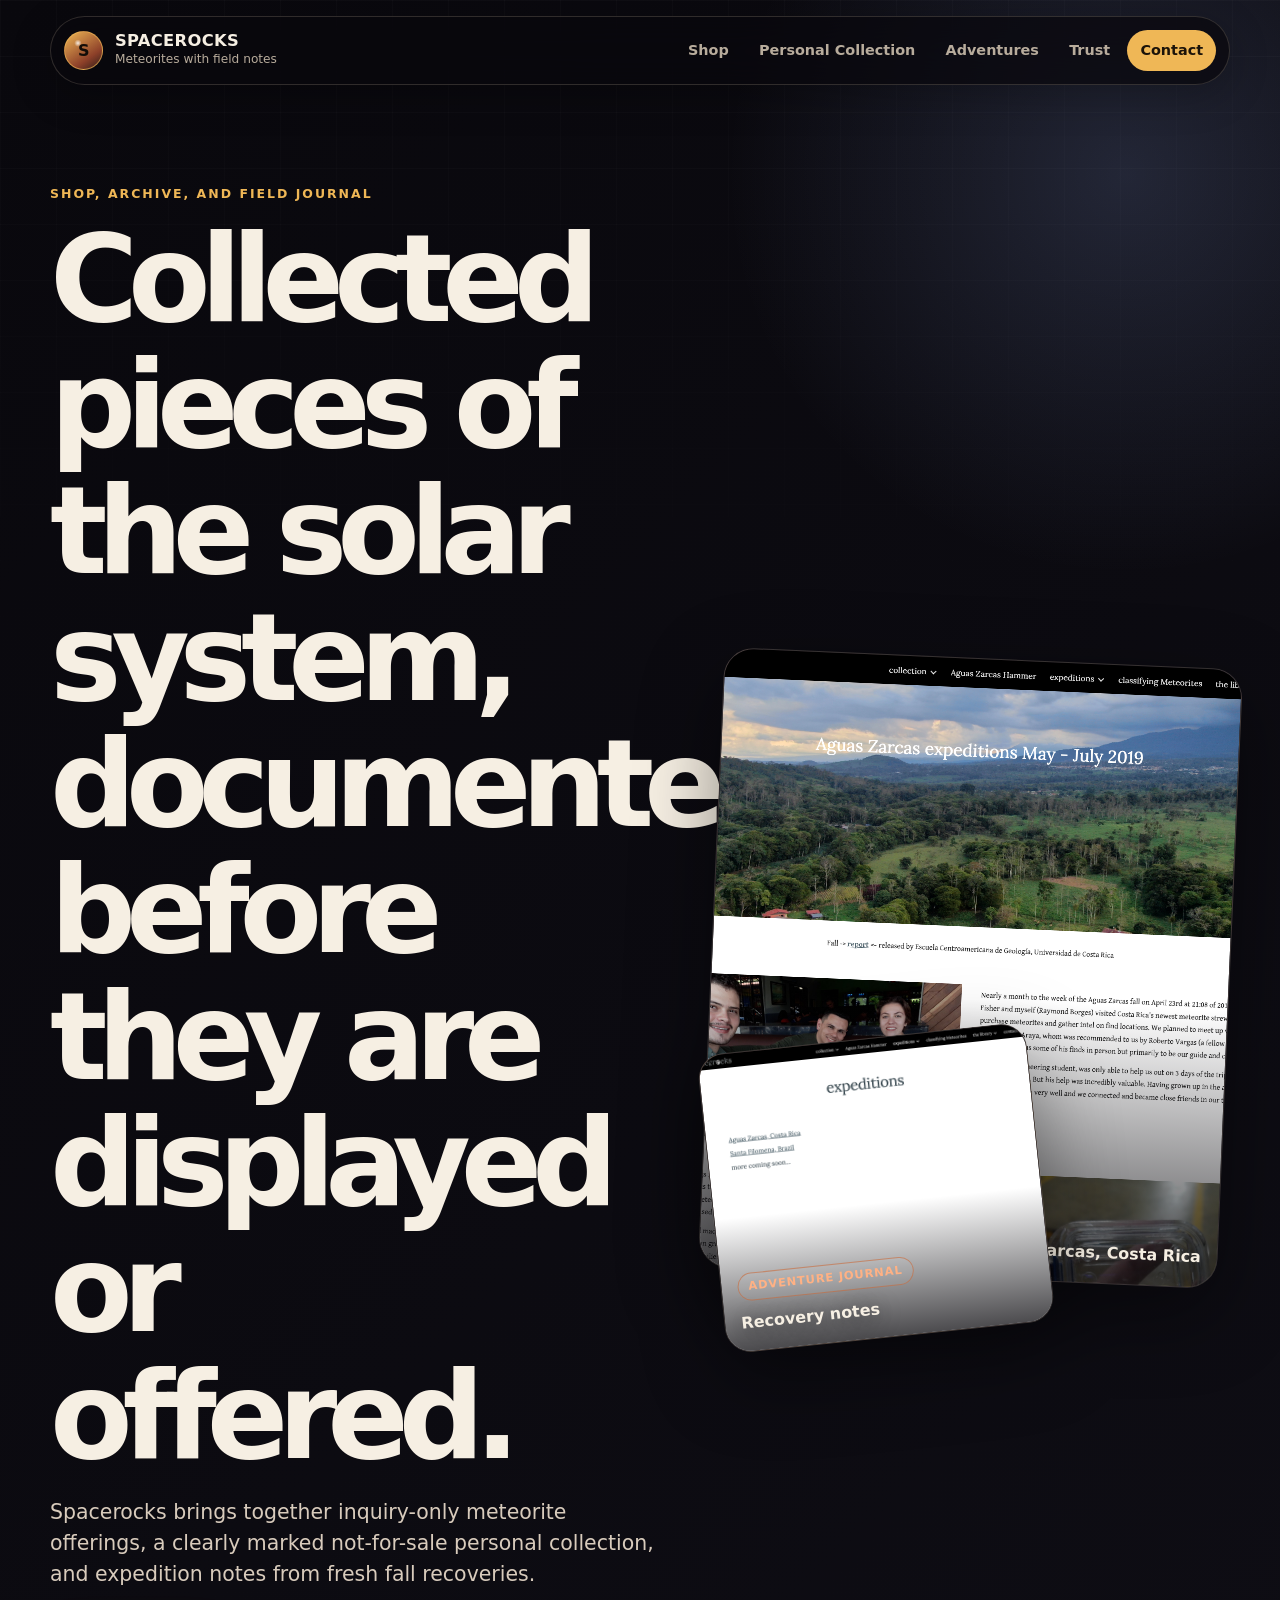
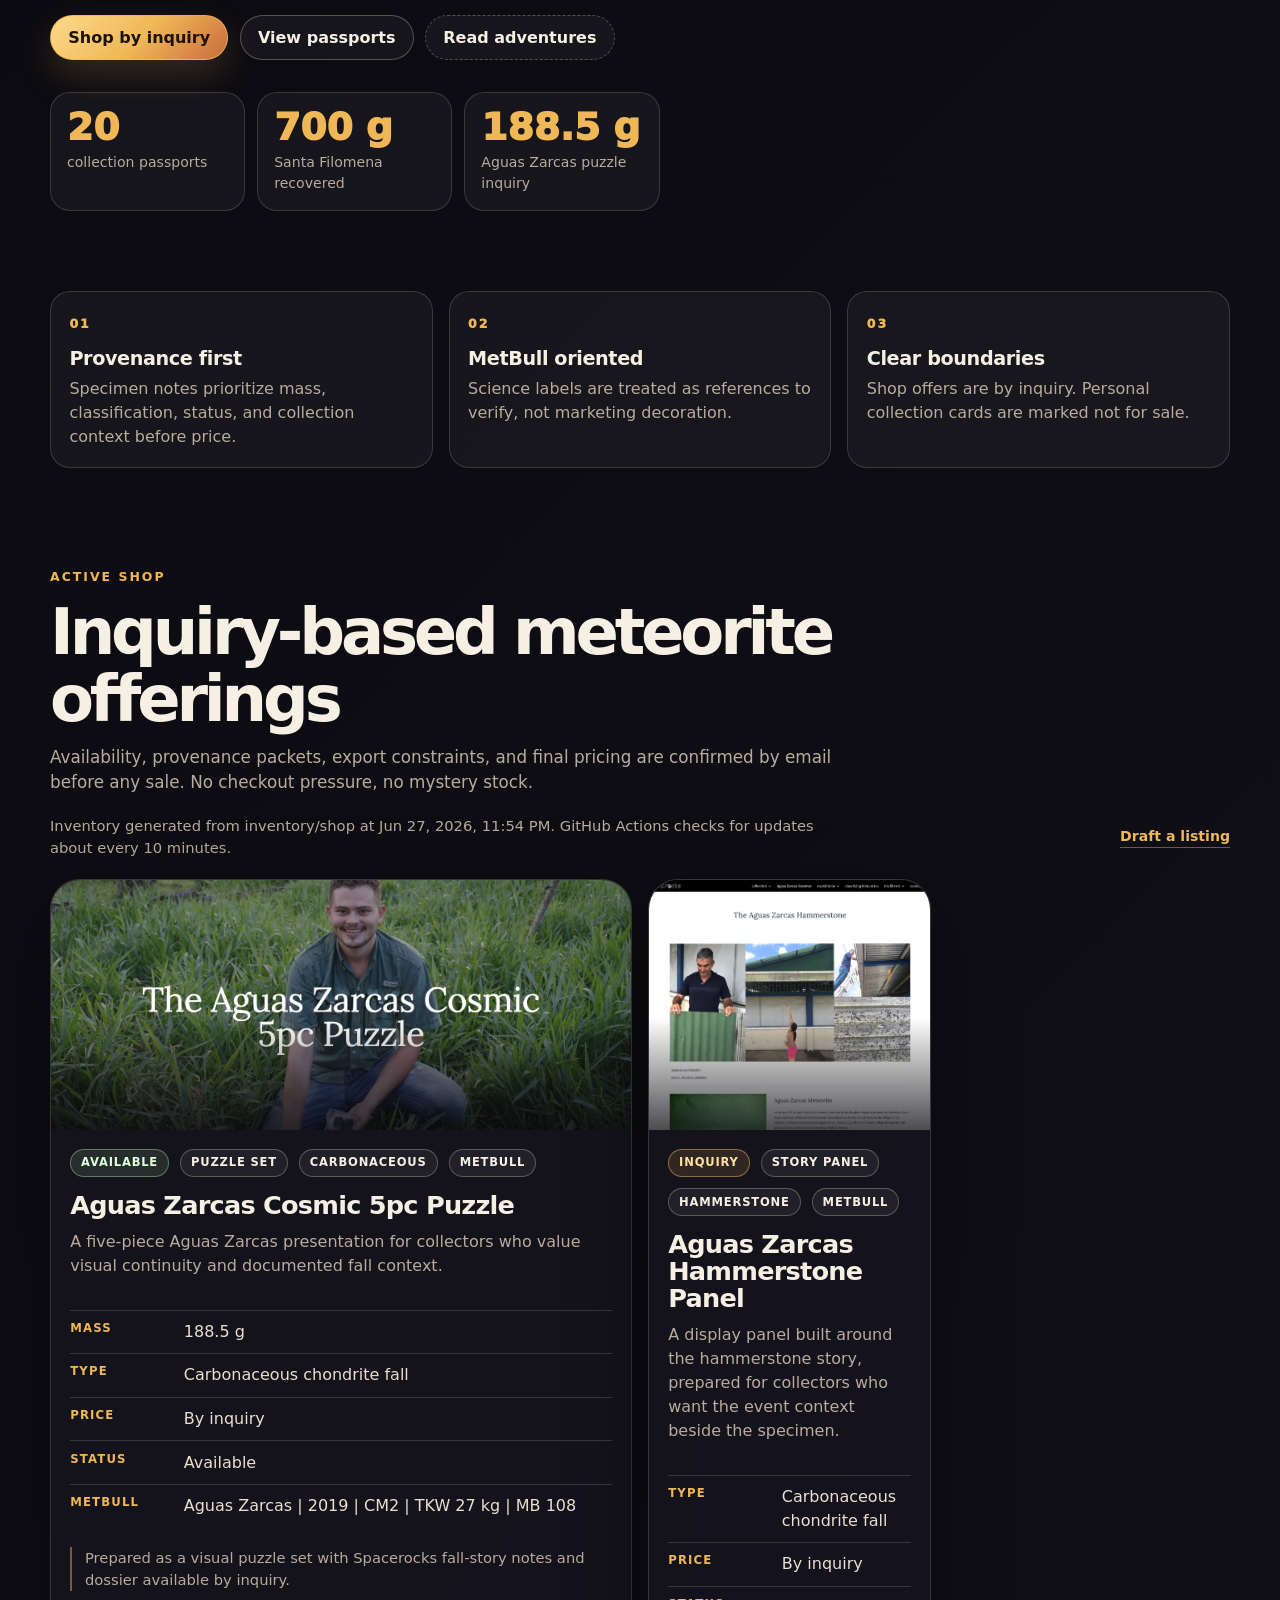
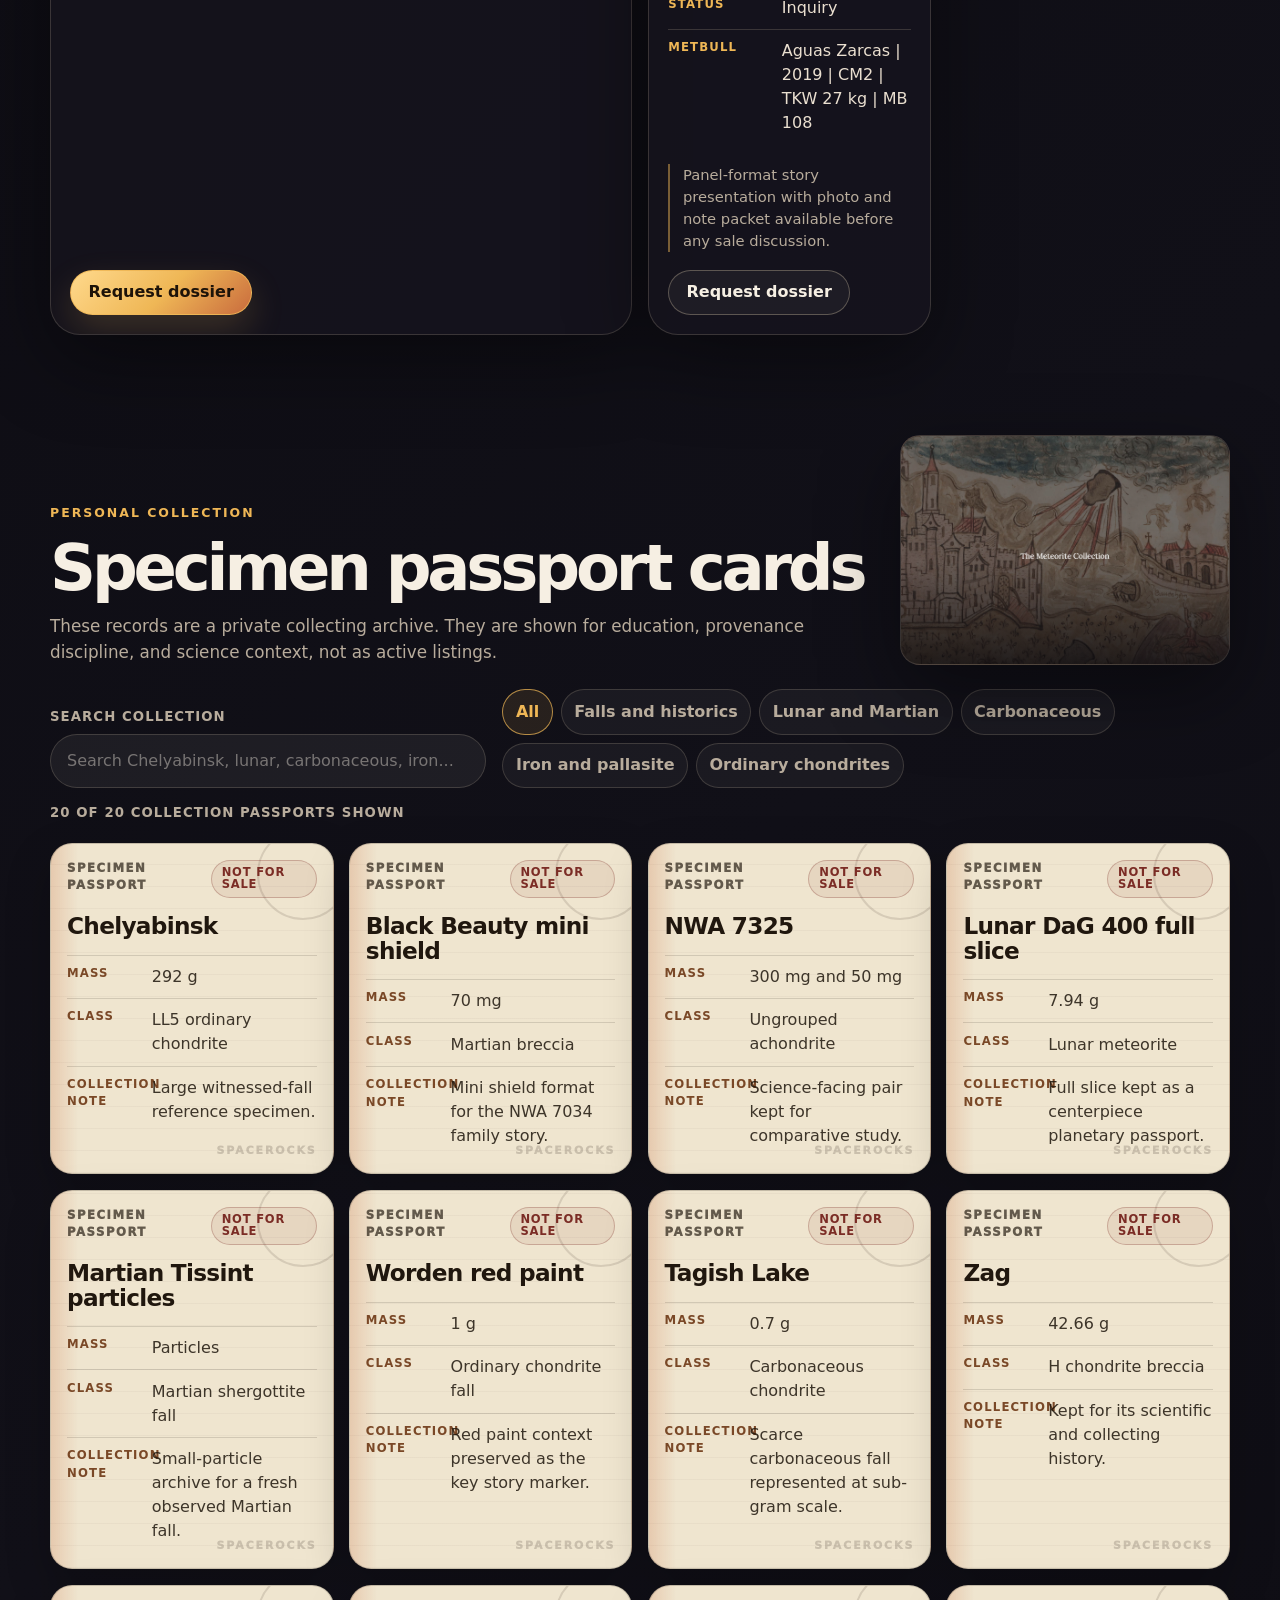
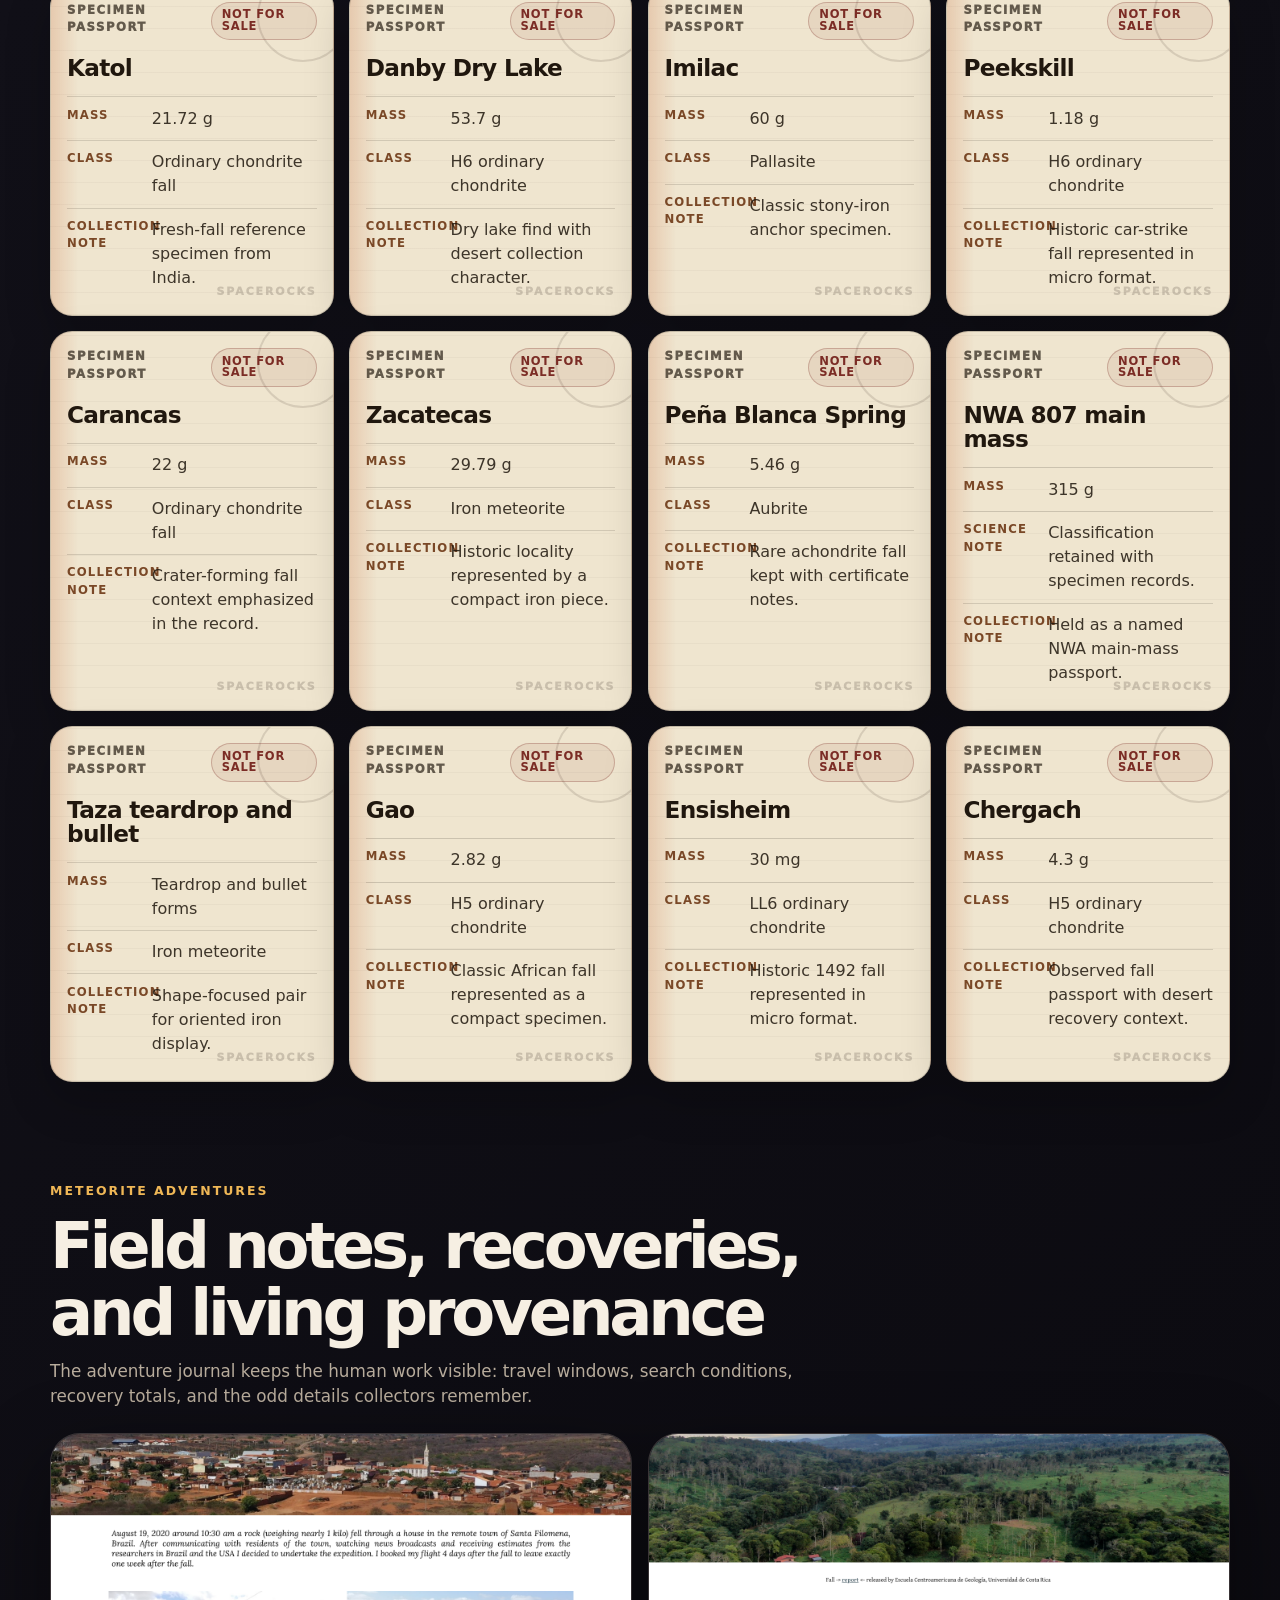
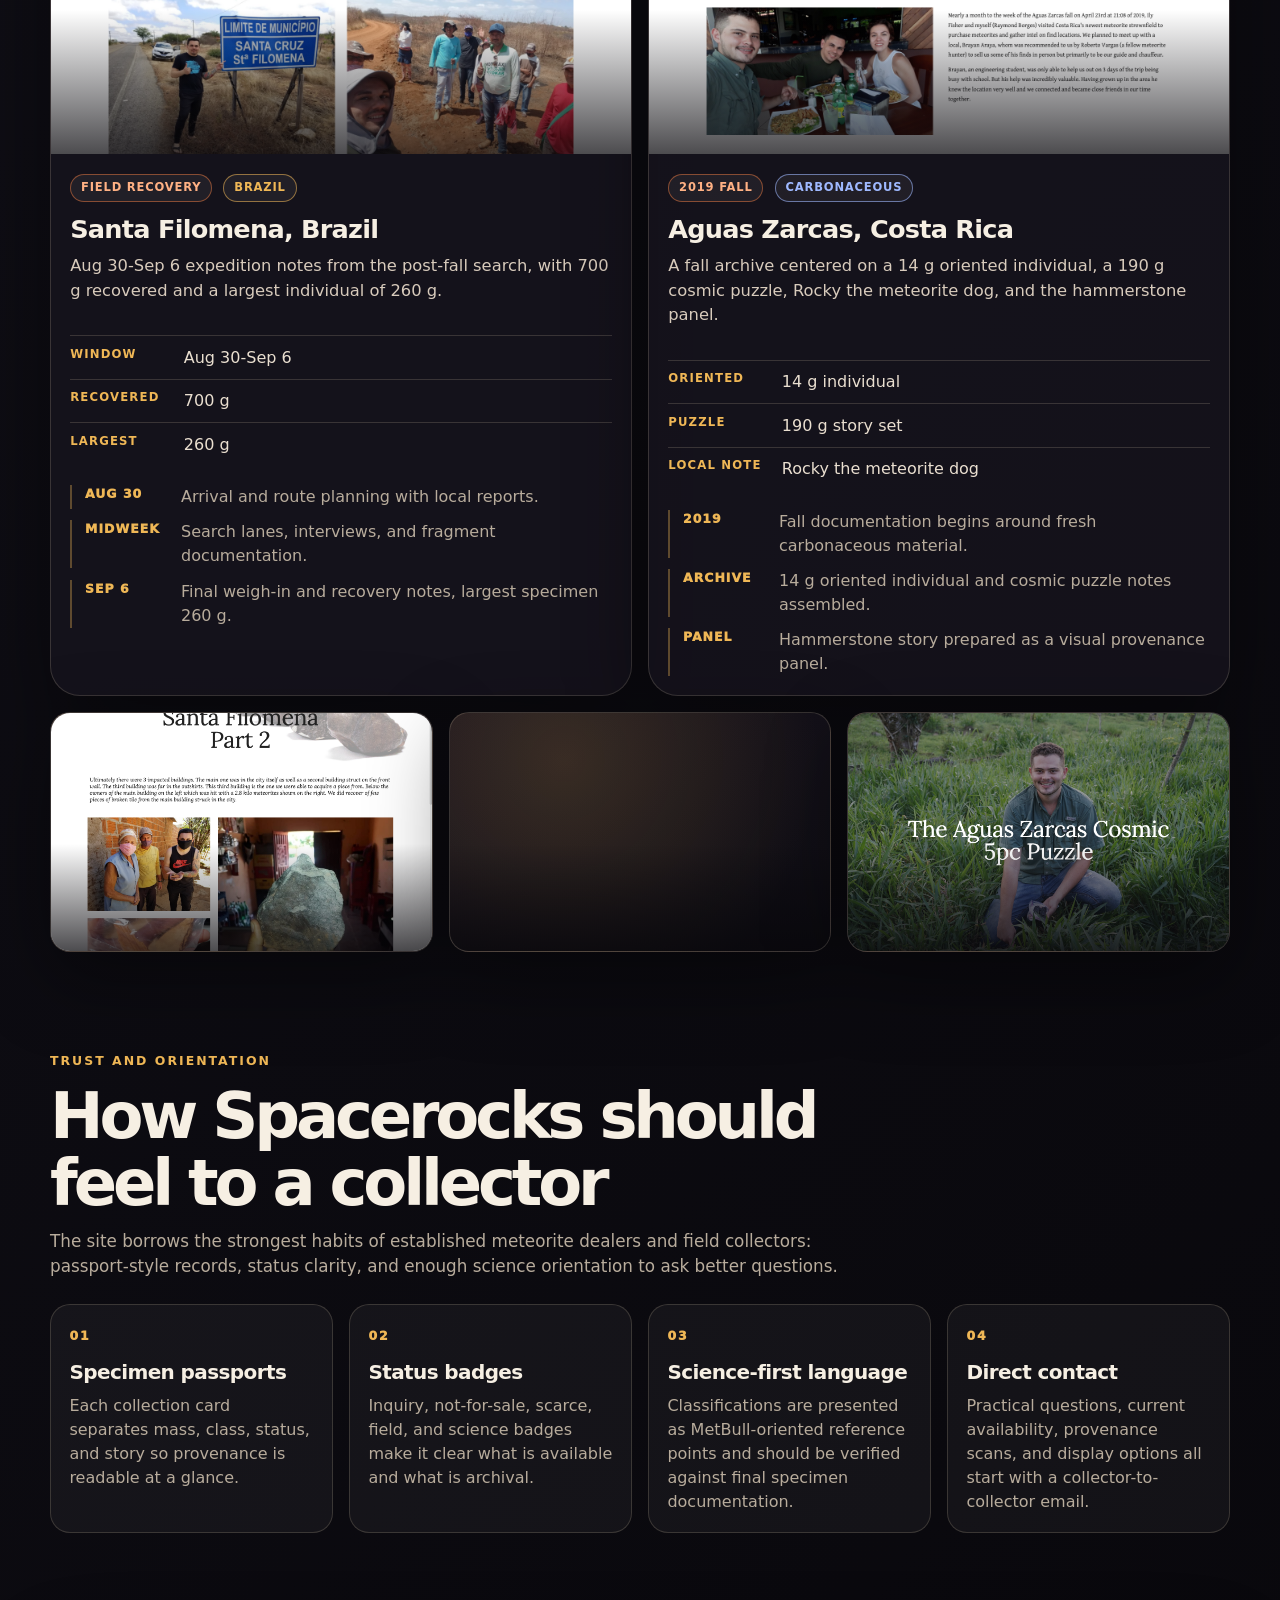
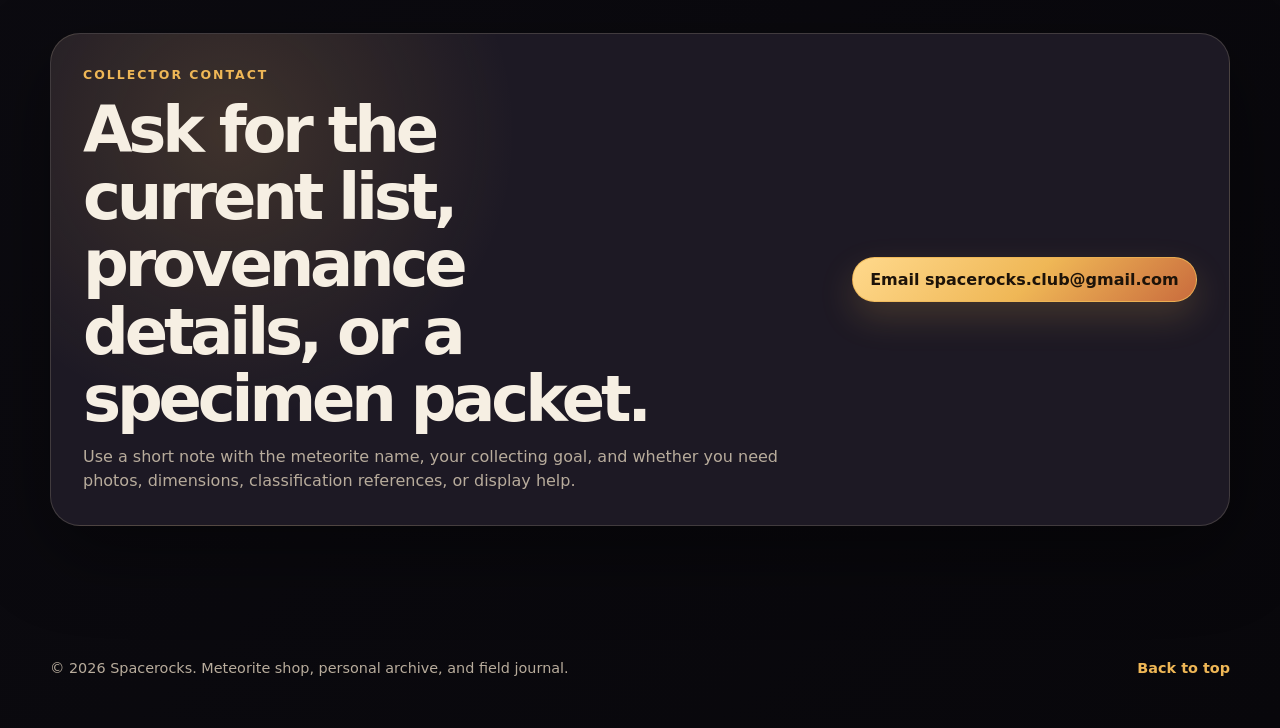
==== index.html @ 61062381 "Initial Spacerocks static website" ====
<!doctype html>
<html lang="en">
<head>
  <meta charset="utf-8">
  <meta name="viewport" content="width=device-width, initial-scale=1">
  <meta name="description" content="Spacerocks is a polished meteorite shop, personal collection archive, and field adventure journal focused on provenance, science notes, and inquiry-based sales.">
  <title>Spacerocks | Meteorite Shop, Collection, and Adventures</title>
  <link rel="stylesheet" href="styles.css">
</head>
<body>
  <a class="skip-link" href="#main">Skip to main content</a>

  <header class="site-header" id="top">
    <nav class="top-nav" aria-label="Primary navigation">
      <a class="brand" href="#top" aria-label="Spacerocks home">
        <span class="brand-mark" aria-hidden="true">S</span>
        <span>
          <strong>Spacerocks</strong>
          <small>Meteorites with field notes</small>
        </span>
      </a>
      <div class="nav-links">
        <a href="#shop">Shop</a>
        <a href="#collection">Personal Collection</a>
        <a href="#adventures">Adventures</a>
        <a href="#trust">Trust</a>
        <a class="nav-cta" href="mailto:spacerocks.club@gmail.com?subject=Spacerocks%20inquiry">Contact</a>
      </div>
    </nav>

    <section class="hero" aria-labelledby="hero-title">
      <div class="hero-copy">
        <p class="eyebrow">Shop, archive, and field journal</p>
        <h1 id="hero-title">Collected pieces of the solar system, documented before they are displayed or offered.</h1>
        <p class="hero-lede">Spacerocks brings together inquiry-only meteorite offerings, a clearly marked not-for-sale personal collection, and expedition notes from fresh fall recoveries.</p>
        <div class="hero-actions" aria-label="Primary actions">
          <a class="button button-primary" href="#shop">Shop by inquiry</a>
          <a class="button" href="#collection">View passports</a>
          <a class="button button-ghost" href="#adventures">Read adventures</a>
        </div>
        <dl class="hero-metrics" aria-label="Site highlights">
          <div>
            <dt>20</dt>
            <dd>collection passports</dd>
          </div>
          <div>
            <dt>700 g</dt>
            <dd>Santa Filomena recovered</dd>
          </div>
          <div>
            <dt>188.5 g</dt>
            <dd>Aguas Zarcas puzzle inquiry</dd>
          </div>
        </dl>
      </div>

      <div class="hero-media" aria-label="Featured Spacerocks images">
        <figure class="media hero-image hero-image-main">
          <img class="js-safe-image" src="assets/images/spacerock/source-aguas-zarcas.png" alt="Aguas Zarcas meteorite archive image" width="720" height="600" loading="eager" decoding="async" data-fallback-label="Aguas Zarcas archive image">
          <span class="image-fallback">Aguas Zarcas archive</span>
          <figcaption>
            <span class="badge badge-science">Carbonaceous fall</span>
            <strong>Aguas Zarcas, Costa Rica</strong>
          </figcaption>
        </figure>
        <figure class="media hero-image hero-image-small">
          <img class="js-safe-image" src="assets/images/spacerock/source-expeditions.png" alt="Field expedition meteorite recovery archive image" width="720" height="600" loading="lazy" decoding="async" data-fallback-label="Expedition archive image">
          <span class="image-fallback">Field archive</span>
          <figcaption>
            <span class="badge badge-field">Adventure journal</span>
            <strong>Recovery notes</strong>
          </figcaption>
        </figure>
      </div>
    </section>
  </header>

  <main id="main">
    <section class="signal-bar" aria-label="Spacerocks operating principles">
      <article>
        <span class="signal-icon" aria-hidden="true">01</span>
        <h2>Provenance first</h2>
        <p>Specimen notes prioritize mass, classification, status, and collection context before price.</p>
      </article>
      <article>
        <span class="signal-icon" aria-hidden="true">02</span>
        <h2>MetBull oriented</h2>
        <p>Science labels are treated as references to verify, not marketing decoration.</p>
      </article>
      <article>
        <span class="signal-icon" aria-hidden="true">03</span>
        <h2>Clear boundaries</h2>
        <p>Shop offers are by inquiry. Personal collection cards are marked not for sale.</p>
      </article>
    </section>

    <section class="section-block shop-section" id="shop" aria-labelledby="shop-title">
      <div class="section-heading">
        <p class="eyebrow">Active shop</p>
        <h2 id="shop-title">Inquiry-based meteorite offerings</h2>
        <p>Availability, provenance packets, export constraints, and final pricing are confirmed by email before any sale. No checkout pressure, no mystery stock.</p>
      </div>

      <div class="shop-meta">
        <p class="shop-generated-note" id="shopRefreshStatus">Inventory cards are generated from <code>inventory/shop/</code> and refreshed by GitHub Actions about every 10 minutes after uploads or edits.</p>
        <a class="helper-link" href="admin/new-listing.html">Draft a listing</a>
      </div>

      <div class="offer-grid" id="shopItems" data-shop-grid aria-live="polite">
        <article class="offer-card featured-offer" data-shop-fallback>
          <div class="media offer-media">
            <img class="js-safe-image" src="assets/images/spacerock/source-puzzle-190g.png" alt="Aguas Zarcas five piece cosmic puzzle specimen" width="720" height="600" loading="lazy" decoding="async" data-fallback-label="Aguas Zarcas puzzle image">
            <span class="image-fallback">Puzzle image</span>
          </div>
          <div class="card-content">
            <div class="badge-row">
              <span class="badge badge-inquiry">Inquiry</span>
              <span class="badge badge-scarce">Puzzle set</span>
            </div>
            <h3>Aguas Zarcas Cosmic 5pc Puzzle</h3>
            <p>A 188.5 g five-piece Aguas Zarcas presentation for collectors who value visual continuity and documented fall context.</p>
            <dl class="spec-list">
              <div><dt>Mass</dt><dd>188.5 g total</dd></div>
              <div><dt>Type</dt><dd>Carbonaceous chondrite fall</dd></div>
              <div><dt>Status</dt><dd>Available by inquiry</dd></div>
            </dl>
            <a class="button button-primary" href="mailto:spacerocks.club@gmail.com?subject=Inquiry%20-%20Aguas%20Zarcas%205pc%20Puzzle&body=Hello%20Spacerocks%2C%0A%0AI%20am%20interested%20in%20the%20Aguas%20Zarcas%20Cosmic%205pc%20Puzzle.%20Please%20send%20availability%2C%20provenance%2C%20and%20price%20details.">Request dossier</a>
          </div>
        </article>

        <article class="offer-card" data-shop-fallback>
          <div class="media offer-media">
            <img class="js-safe-image" src="assets/images/spacerock/source-aguas-zarcas-hammer.png" alt="Aguas Zarcas hammerstone panel archive image" width="720" height="600" loading="lazy" decoding="async" data-fallback-label="Hammerstone panel image">
            <span class="image-fallback">Hammerstone image</span>
          </div>
          <div class="card-content">
            <div class="badge-row">
              <span class="badge badge-inquiry">Inquiry</span>
              <span class="badge badge-provenance">Story panel</span>
            </div>
            <h3>Aguas Zarcas Hammerstone Panel</h3>
            <p>A display panel built around the hammerstone story, prepared for collectors who want the event context beside the specimen.</p>
            <dl class="spec-list">
              <div><dt>Focus</dt><dd>Fall story and display</dd></div>
              <div><dt>Packet</dt><dd>Photo and note set</dd></div>
              <div><dt>Status</dt><dd>Available by inquiry</dd></div>
            </dl>
            <a class="button" href="mailto:spacerocks.club@gmail.com?subject=Inquiry%20-%20Aguas%20Zarcas%20Hammerstone%20Panel">Ask about panel</a>
          </div>
        </article>

        <article class="offer-card compact-offer" data-shop-fallback>
          <div class="card-content">
            <div class="badge-row">
              <span class="badge badge-inquiry">Rotating list</span>
              <span class="badge badge-science">MetBull oriented</span>
            </div>
            <h3>Curated meteorite sales</h3>
            <p>Small, vetted availability lists for collectors seeking classified stones, irons, carbonaceous pieces, or educational examples.</p>
            <dl class="spec-list">
              <div><dt>Buying mode</dt><dd>Email inquiry</dd></div>
              <div><dt>Records</dt><dd>Classification and source notes</dd></div>
              <div><dt>Fit</dt><dd>Starter sets to advanced specimens</dd></div>
            </dl>
            <a class="button" href="mailto:spacerocks.club@gmail.com?subject=Current%20Spacerocks%20availability%20list">Request current list</a>
          </div>
        </article>

        <article class="offer-card compact-offer" data-shop-fallback>
          <div class="card-content">
            <div class="badge-row">
              <span class="badge badge-inquiry">Inquiry</span>
              <span class="badge badge-field">Education</span>
            </div>
            <h3>Casts and 3D models</h3>
            <p>Display-safe casts and digital model projects for classrooms, talks, collection planning, and touch-friendly outreach.</p>
            <dl class="spec-list">
              <div><dt>Use</dt><dd>Display and teaching</dd></div>
              <div><dt>Format</dt><dd>Casts or model files</dd></div>
              <div><dt>Status</dt><dd>Built by inquiry</dd></div>
            </dl>
            <a class="button" href="mailto:spacerocks.club@gmail.com?subject=Inquiry%20-%20Spacerocks%20casts%20and%203D%20models">Start a model inquiry</a>
          </div>
        </article>
      </div>
    </section>

    <section class="section-block collection-section" id="collection" aria-labelledby="collection-title">
      <div class="section-heading split-heading">
        <div>
          <p class="eyebrow">Personal collection</p>
          <h2 id="collection-title">Specimen passport cards</h2>
          <p>These records are a private collecting archive. They are shown for education, provenance discipline, and science context, not as active listings.</p>
        </div>
        <figure class="media heading-media">
          <img class="js-safe-image" src="assets/images/spacerock/source-collection.png" alt="Spacerocks personal meteorite collection archive image" width="720" height="600" loading="lazy" decoding="async" data-fallback-label="Collection archive image">
          <span class="image-fallback">Collection archive</span>
        </figure>
      </div>

      <div class="collection-tools" aria-label="Collection filters">
        <label class="search-control" for="collectionSearch">
          <span>Search collection</span>
          <input id="collectionSearch" type="search" autocomplete="off" placeholder="Search Chelyabinsk, lunar, carbonaceous, iron...">
        </label>
        <div class="filter-pills" role="group" aria-label="Filter collection passports by theme">
          <button type="button" class="filter-pill active" data-collection-filter="all" aria-pressed="true">All</button>
          <button type="button" class="filter-pill" data-collection-filter="fall" aria-pressed="false">Falls and historics</button>
          <button type="button" class="filter-pill" data-collection-filter="planetary" aria-pressed="false">Lunar and Martian</button>
          <button type="button" class="filter-pill" data-collection-filter="carbonaceous" aria-pressed="false">Carbonaceous</button>
          <button type="button" class="filter-pill" data-collection-filter="iron" aria-pressed="false">Iron and pallasite</button>
          <button type="button" class="filter-pill" data-collection-filter="ordinary" aria-pressed="false">Ordinary chondrites</button>
        </div>
        <p class="collection-count" id="collectionCount" aria-live="polite">20 collection passports shown</p>
      </div>

      <div class="passport-grid" id="collectionGrid">
        <article class="passport-card" data-collection-card data-tags="fall historic ordinary witnessed" data-name="Chelyabinsk LL5 292g">
          <div class="passport-topline"><span>Specimen Passport</span><span class="badge badge-private">Not for sale</span></div>
          <h3>Chelyabinsk</h3>
          <dl class="passport-list">
            <div><dt>Mass</dt><dd>292 g</dd></div>
            <div><dt>Class</dt><dd>LL5 ordinary chondrite</dd></div>
            <div><dt>Collection note</dt><dd>Large witnessed-fall reference specimen.</dd></div>
          </dl>
        </article>

        <article class="passport-card" data-collection-card data-tags="planetary martian rare breccia" data-name="Black Beauty mini shield 70mg">
          <div class="passport-topline"><span>Specimen Passport</span><span class="badge badge-private">Not for sale</span></div>
          <h3>Black Beauty mini shield</h3>
          <dl class="passport-list">
            <div><dt>Mass</dt><dd>70 mg</dd></div>
            <div><dt>Class</dt><dd>Martian breccia</dd></div>
            <div><dt>Collection note</dt><dd>Mini shield format for the NWA 7034 family story.</dd></div>
          </dl>
        </article>

        <article class="passport-card" data-collection-card data-tags="achondrite rare science nwa" data-name="NWA 7325 300mg 50mg">
          <div class="passport-topline"><span>Specimen Passport</span><span class="badge badge-private">Not for sale</span></div>
          <h3>NWA 7325</h3>
          <dl class="passport-list">
            <div><dt>Mass</dt><dd>300 mg and 50 mg</dd></div>
            <div><dt>Class</dt><dd>Ungrouped achondrite</dd></div>
            <div><dt>Collection note</dt><dd>Science-facing pair kept for comparative study.</dd></div>
          </dl>
        </article>

        <article class="passport-card" data-collection-card data-tags="planetary lunar full-slice rare" data-name="Lunar DaG 400 full slice 7.94g">
          <div class="passport-topline"><span>Specimen Passport</span><span class="badge badge-private">Not for sale</span></div>
          <h3>Lunar DaG 400 full slice</h3>
          <dl class="passport-list">
            <div><dt>Mass</dt><dd>7.94 g</dd></div>
            <div><dt>Class</dt><dd>Lunar meteorite</dd></div>
            <div><dt>Collection note</dt><dd>Full slice kept as a centerpiece planetary passport.</dd></div>
          </dl>
        </article>

        <article class="passport-card" data-collection-card data-tags="planetary martian fall rare" data-name="Martian Tissint particles">
          <div class="passport-topline"><span>Specimen Passport</span><span class="badge badge-private">Not for sale</span></div>
          <h3>Martian Tissint particles</h3>
          <dl class="passport-list">
            <div><dt>Mass</dt><dd>Particles</dd></div>
            <div><dt>Class</dt><dd>Martian shergottite fall</dd></div>
            <div><dt>Collection note</dt><dd>Small-particle archive for a fresh observed Martian fall.</dd></div>
          </dl>
        </article>

        <article class="passport-card" data-collection-card data-tags="fall historic ordinary hammer" data-name="Worden 1g red paint">
          <div class="passport-topline"><span>Specimen Passport</span><span class="badge badge-private">Not for sale</span></div>
          <h3>Worden red paint</h3>
          <dl class="passport-list">
            <div><dt>Mass</dt><dd>1 g</dd></div>
            <div><dt>Class</dt><dd>Ordinary chondrite fall</dd></div>
            <div><dt>Collection note</dt><dd>Red paint context preserved as the key story marker.</dd></div>
          </dl>
        </article>

        <article class="passport-card" data-collection-card data-tags="fall carbonaceous rare science" data-name="Tagish Lake 0.7g">
          <div class="passport-topline"><span>Specimen Passport</span><span class="badge badge-private">Not for sale</span></div>
          <h3>Tagish Lake</h3>
          <dl class="passport-list">
            <div><dt>Mass</dt><dd>0.7 g</dd></div>
            <div><dt>Class</dt><dd>Carbonaceous chondrite</dd></div>
            <div><dt>Collection note</dt><dd>Scarce carbonaceous fall represented at sub-gram scale.</dd></div>
          </dl>
        </article>

        <article class="passport-card" data-collection-card data-tags="fall ordinary science" data-name="Zag 42.66g">
          <div class="passport-topline"><span>Specimen Passport</span><span class="badge badge-private">Not for sale</span></div>
          <h3>Zag</h3>
          <dl class="passport-list">
            <div><dt>Mass</dt><dd>42.66 g</dd></div>
            <div><dt>Class</dt><dd>H chondrite breccia</dd></div>
            <div><dt>Collection note</dt><dd>Kept for its scientific and collecting history.</dd></div>
          </dl>
        </article>

        <article class="passport-card" data-collection-card data-tags="fall ordinary india" data-name="Katol 21.72g">
          <div class="passport-topline"><span>Specimen Passport</span><span class="badge badge-private">Not for sale</span></div>
          <h3>Katol</h3>
          <dl class="passport-list">
            <div><dt>Mass</dt><dd>21.72 g</dd></div>
            <div><dt>Class</dt><dd>Ordinary chondrite fall</dd></div>
            <div><dt>Collection note</dt><dd>Fresh-fall reference specimen from India.</dd></div>
          </dl>
        </article>

        <article class="passport-card" data-collection-card data-tags="ordinary find desert" data-name="Danby Dry Lake H6 53.7g">
          <div class="passport-topline"><span>Specimen Passport</span><span class="badge badge-private">Not for sale</span></div>
          <h3>Danby Dry Lake</h3>
          <dl class="passport-list">
            <div><dt>Mass</dt><dd>53.7 g</dd></div>
            <div><dt>Class</dt><dd>H6 ordinary chondrite</dd></div>
            <div><dt>Collection note</dt><dd>Dry lake find with desert collection character.</dd></div>
          </dl>
        </article>

        <article class="passport-card" data-collection-card data-tags="iron pallasite classic" data-name="Imilac 60g">
          <div class="passport-topline"><span>Specimen Passport</span><span class="badge badge-private">Not for sale</span></div>
          <h3>Imilac</h3>
          <dl class="passport-list">
            <div><dt>Mass</dt><dd>60 g</dd></div>
            <div><dt>Class</dt><dd>Pallasite</dd></div>
            <div><dt>Collection note</dt><dd>Classic stony-iron anchor specimen.</dd></div>
          </dl>
        </article>

        <article class="passport-card" data-collection-card data-tags="fall historic ordinary hammer" data-name="Peekskill 1.18g">
          <div class="passport-topline"><span>Specimen Passport</span><span class="badge badge-private">Not for sale</span></div>
          <h3>Peekskill</h3>
          <dl class="passport-list">
            <div><dt>Mass</dt><dd>1.18 g</dd></div>
            <div><dt>Class</dt><dd>H6 ordinary chondrite</dd></div>
            <div><dt>Collection note</dt><dd>Historic car-strike fall represented in micro format.</dd></div>
          </dl>
        </article>

        <article class="passport-card" data-collection-card data-tags="fall historic ordinary crater" data-name="Carancas 22g">
          <div class="passport-topline"><span>Specimen Passport</span><span class="badge badge-private">Not for sale</span></div>
          <h3>Carancas</h3>
          <dl class="passport-list">
            <div><dt>Mass</dt><dd>22 g</dd></div>
            <div><dt>Class</dt><dd>Ordinary chondrite fall</dd></div>
            <div><dt>Collection note</dt><dd>Crater-forming fall context emphasized in the record.</dd></div>
          </dl>
        </article>

        <article class="passport-card" data-collection-card data-tags="iron historic mexico" data-name="Zacatecas 29.79g">
          <div class="passport-topline"><span>Specimen Passport</span><span class="badge badge-private">Not for sale</span></div>
          <h3>Zacatecas</h3>
          <dl class="passport-list">
            <div><dt>Mass</dt><dd>29.79 g</dd></div>
            <div><dt>Class</dt><dd>Iron meteorite</dd></div>
            <div><dt>Collection note</dt><dd>Historic locality represented by a compact iron piece.</dd></div>
          </dl>
        </article>

        <article class="passport-card" data-collection-card data-tags="fall achondrite rare" data-name="Pena Blanca Spring 5.46g">
          <div class="passport-topline"><span>Specimen Passport</span><span class="badge badge-private">Not for sale</span></div>
          <h3>Pe&ntilde;a Blanca Spring</h3>
          <dl class="passport-list">
            <div><dt>Mass</dt><dd>5.46 g</dd></div>
            <div><dt>Class</dt><dd>Aubrite</dd></div>
            <div><dt>Collection note</dt><dd>Rare achondrite fall kept with certificate notes.</dd></div>
          </dl>
        </article>

        <article class="passport-card" data-collection-card data-tags="nwa main-mass science" data-name="NWA 807 main mass 315g">
          <div class="passport-topline"><span>Specimen Passport</span><span class="badge badge-private">Not for sale</span></div>
          <h3>NWA 807 main mass</h3>
          <dl class="passport-list">
            <div><dt>Mass</dt><dd>315 g</dd></div>
            <div><dt>Science note</dt><dd>Classification retained with specimen records.</dd></div>
            <div><dt>Collection note</dt><dd>Held as a named NWA main-mass passport.</dd></div>
          </dl>
        </article>

        <article class="passport-card" data-collection-card data-tags="iron oriented rare" data-name="Taza teardrop bullet">
          <div class="passport-topline"><span>Specimen Passport</span><span class="badge badge-private">Not for sale</span></div>
          <h3>Taza teardrop and bullet</h3>
          <dl class="passport-list">
            <div><dt>Mass</dt><dd>Teardrop and bullet forms</dd></div>
            <div><dt>Class</dt><dd>Iron meteorite</dd></div>
            <div><dt>Collection note</dt><dd>Shape-focused pair for oriented iron display.</dd></div>
          </dl>
        </article>

        <article class="passport-card" data-collection-card data-tags="fall ordinary africa" data-name="Gao 2.82g">
          <div class="passport-topline"><span>Specimen Passport</span><span class="badge badge-private">Not for sale</span></div>
          <h3>Gao</h3>
          <dl class="passport-list">
            <div><dt>Mass</dt><dd>2.82 g</dd></div>
            <div><dt>Class</dt><dd>H5 ordinary chondrite</dd></div>
            <div><dt>Collection note</dt><dd>Classic African fall represented as a compact specimen.</dd></div>
          </dl>
        </article>

        <article class="passport-card" data-collection-card data-tags="fall historic ordinary europe" data-name="Ensisheim 30mg">
          <div class="passport-topline"><span>Specimen Passport</span><span class="badge badge-private">Not for sale</span></div>
          <h3>Ensisheim</h3>
          <dl class="passport-list">
            <div><dt>Mass</dt><dd>30 mg</dd></div>
            <div><dt>Class</dt><dd>LL6 ordinary chondrite</dd></div>
            <div><dt>Collection note</dt><dd>Historic 1492 fall represented in micro format.</dd></div>
          </dl>
        </article>

        <article class="passport-card" data-collection-card data-tags="fall ordinary africa" data-name="Chergach 4.3g">
          <div class="passport-topline"><span>Specimen Passport</span><span class="badge badge-private">Not for sale</span></div>
          <h3>Chergach</h3>
          <dl class="passport-list">
            <div><dt>Mass</dt><dd>4.3 g</dd></div>
            <div><dt>Class</dt><dd>H5 ordinary chondrite</dd></div>
            <div><dt>Collection note</dt><dd>Observed fall passport with desert recovery context.</dd></div>
          </dl>
        </article>
      </div>
    </section>

    <section class="section-block adventures-section" id="adventures" aria-labelledby="adventures-title">
      <div class="section-heading">
        <p class="eyebrow">Meteorite adventures</p>
        <h2 id="adventures-title">Field notes, recoveries, and living provenance</h2>
        <p>The adventure journal keeps the human work visible: travel windows, search conditions, recovery totals, and the odd details collectors remember.</p>
      </div>

      <div class="adventure-grid">
        <article class="adventure-card">
          <div class="media adventure-media">
            <img class="js-safe-image" src="assets/images/spacerock/source-santa-filomena.png" alt="Santa Filomena Brazil meteorite recovery archive image" width="720" height="600" loading="lazy" decoding="async" data-fallback-label="Santa Filomena field image">
            <span class="image-fallback">Santa Filomena field archive</span>
          </div>
          <div class="adventure-content">
            <div class="badge-row">
              <span class="badge badge-field">Field recovery</span>
              <span class="badge badge-provenance">Brazil</span>
            </div>
            <h3>Santa Filomena, Brazil</h3>
            <p class="adventure-lede">Aug 30-Sep 6 expedition notes from the post-fall search, with 700 g recovered and a largest individual of 260 g.</p>
            <dl class="adventure-stats">
              <div><dt>Window</dt><dd>Aug 30-Sep 6</dd></div>
              <div><dt>Recovered</dt><dd>700 g</dd></div>
              <div><dt>Largest</dt><dd>260 g</dd></div>
            </dl>
            <ol class="timeline" aria-label="Santa Filomena field timeline">
              <li><time datetime="2020-08-30">Aug 30</time><span>Arrival and route planning with local reports.</span></li>
              <li><time datetime="2020-09-02">Midweek</time><span>Search lanes, interviews, and fragment documentation.</span></li>
              <li><time datetime="2020-09-06">Sep 6</time><span>Final weigh-in and recovery notes, largest specimen 260 g.</span></li>
            </ol>
          </div>
        </article>

        <article class="adventure-card">
          <div class="media adventure-media">
            <img class="js-safe-image" src="assets/images/spacerock/source-aguas-zarcas.png" alt="Aguas Zarcas Costa Rica meteorite fall archive image" width="720" height="600" loading="lazy" decoding="async" data-fallback-label="Aguas Zarcas field image">
            <span class="image-fallback">Aguas Zarcas archive</span>
          </div>
          <div class="adventure-content">
            <div class="badge-row">
              <span class="badge badge-field">2019 fall</span>
              <span class="badge badge-science">Carbonaceous</span>
            </div>
            <h3>Aguas Zarcas, Costa Rica</h3>
            <p class="adventure-lede">A fall archive centered on a 14 g oriented individual, a 190 g cosmic puzzle, Rocky the meteorite dog, and the hammerstone panel.</p>
            <dl class="adventure-stats">
              <div><dt>Oriented</dt><dd>14 g individual</dd></div>
              <div><dt>Puzzle</dt><dd>190 g story set</dd></div>
              <div><dt>Local note</dt><dd>Rocky the meteorite dog</dd></div>
            </dl>
            <ol class="timeline" aria-label="Aguas Zarcas story timeline">
              <li><time datetime="2019">2019</time><span>Fall documentation begins around fresh carbonaceous material.</span></li>
              <li><time datetime="2019">Archive</time><span>14 g oriented individual and cosmic puzzle notes assembled.</span></li>
              <li><time datetime="2019">Panel</time><span>Hammerstone story prepared as a visual provenance panel.</span></li>
            </ol>
          </div>
        </article>
      </div>

      <div class="journal-strip" aria-label="Additional adventure images">
        <figure class="media journal-image">
          <img class="js-safe-image" src="assets/images/spacerock/source-santa-filomena-part-2.png" alt="Santa Filomena expedition archive image part two" width="720" height="600" loading="lazy" decoding="async" data-fallback-label="Santa Filomena part two">
          <span class="image-fallback">Field image</span>
        </figure>
        <figure class="media journal-image">
          <img class="js-safe-image" src="assets/images/spacerock/source-santa-filomena-part-3.png" alt="Santa Filomena expedition archive image part three" width="720" height="600" loading="lazy" decoding="async" data-fallback-label="Santa Filomena part three">
          <span class="image-fallback">Field image</span>
        </figure>
        <figure class="media journal-image">
          <img class="js-safe-image" src="assets/images/spacerock/source-puzzle-190g.png" alt="Aguas Zarcas cosmic puzzle archive image" width="720" height="600" loading="lazy" decoding="async" data-fallback-label="Aguas Zarcas puzzle">
          <span class="image-fallback">Puzzle image</span>
        </figure>
      </div>
    </section>

    <section class="section-block trust-section" id="trust" aria-labelledby="trust-title">
      <div class="section-heading">
        <p class="eyebrow">Trust and orientation</p>
        <h2 id="trust-title">How Spacerocks should feel to a collector</h2>
        <p>The site borrows the strongest habits of established meteorite dealers and field collectors: passport-style records, status clarity, and enough science orientation to ask better questions.</p>
      </div>

      <div class="trust-grid">
        <article>
          <span class="trust-number">01</span>
          <h3>Specimen passports</h3>
          <p>Each collection card separates mass, class, status, and story so provenance is readable at a glance.</p>
        </article>
        <article>
          <span class="trust-number">02</span>
          <h3>Status badges</h3>
          <p>Inquiry, not-for-sale, scarce, field, and science badges make it clear what is available and what is archival.</p>
        </article>
        <article>
          <span class="trust-number">03</span>
          <h3>Science-first language</h3>
          <p>Classifications are presented as MetBull-oriented reference points and should be verified against final specimen documentation.</p>
        </article>
        <article>
          <span class="trust-number">04</span>
          <h3>Direct contact</h3>
          <p>Practical questions, current availability, provenance scans, and display options all start with a collector-to-collector email.</p>
        </article>
      </div>
    </section>

    <section class="contact-panel" id="contact" aria-labelledby="contact-title">
      <div>
        <p class="eyebrow">Collector contact</p>
        <h2 id="contact-title">Ask for the current list, provenance details, or a specimen packet.</h2>
        <p>Use a short note with the meteorite name, your collecting goal, and whether you need photos, dimensions, classification references, or display help.</p>
      </div>
      <a class="button button-primary" href="mailto:spacerocks.club@gmail.com?subject=Spacerocks%20collector%20inquiry">Email spacerocks.club@gmail.com</a>
    </section>
  </main>

  <footer class="site-footer">
    <p>&copy; <span id="year">2026</span> Spacerocks. Meteorite shop, personal archive, and field journal.</p>
    <a href="#top">Back to top</a>
  </footer>

  <script src="app.js"></script>
</body>
</html>
---- styles.css ----
:root {
  color-scheme: dark;
  --bg: #09080d;
  --bg-soft: #111018;
  --panel: rgba(22, 20, 30, 0.82);
  --panel-strong: rgba(31, 27, 39, 0.94);
  --paper: #efe5cf;
  --paper-ink: #20170e;
  --text: #f6efe3;
  --muted: #b8ac9c;
  --line: rgba(255, 235, 198, 0.16);
  --line-strong: rgba(255, 235, 198, 0.28);
  --gold: #efb756;
  --copper: #c96b3d;
  --green: #9fcf9d;
  --blue: #9fb9ff;
  --red: #ff9f8f;
  --shadow: 0 26px 80px rgba(0, 0, 0, 0.42);
  --radius-lg: 30px;
  --radius-md: 20px;
  --radius-sm: 12px;
  --max: 1180px;
}

* {
  box-sizing: border-box;
}

html {
  scroll-behavior: smooth;
}

body {
  margin: 0;
  min-width: 320px;
  background:
    radial-gradient(circle at 8% -10%, rgba(239, 183, 86, 0.24), transparent 28rem),
    radial-gradient(circle at 88% 2%, rgba(159, 185, 255, 0.16), transparent 25rem),
    linear-gradient(135deg, #09080d 0%, #111018 48%, #08070b 100%);
  color: var(--text);
  font-family: Inter, ui-sans-serif, system-ui, -apple-system, BlinkMacSystemFont, "Segoe UI", sans-serif;
  line-height: 1.5;
}

body::before {
  position: fixed;
  inset: 0;
  z-index: -1;
  pointer-events: none;
  content: "";
  background-image:
    linear-gradient(rgba(255, 255, 255, 0.025) 1px, transparent 1px),
    linear-gradient(90deg, rgba(255, 255, 255, 0.02) 1px, transparent 1px);
  background-size: 56px 56px;
  mask-image: linear-gradient(to bottom, black, transparent 82%);
}

img {
  max-width: 100%;
  display: block;
}

a {
  color: inherit;
}

button,
input,
select,
textarea {
  font: inherit;
}

button {
  cursor: pointer;
}

[hidden] {
  display: none !important;
}

.skip-link {
  position: absolute;
  top: 0.75rem;
  left: 0.75rem;
  z-index: 20;
  transform: translateY(-150%);
  border-radius: 999px;
  background: var(--gold);
  color: #1b1309;
  font-weight: 800;
  padding: 0.65rem 1rem;
  text-decoration: none;
  transition: transform 160ms ease;
}

.skip-link:focus {
  transform: translateY(0);
}

:focus-visible {
  outline: 3px solid var(--gold);
  outline-offset: 3px;
}

.site-header,
main,
.site-footer {
  width: min(100% - 2rem, var(--max));
  margin-inline: auto;
}

.site-header {
  padding: 1rem 0 3rem;
}

.top-nav {
  display: flex;
  align-items: center;
  justify-content: space-between;
  gap: 1rem;
  padding: 0.8rem;
  border: 1px solid var(--line);
  border-radius: 999px;
  background: rgba(9, 8, 13, 0.72);
  backdrop-filter: blur(18px);
  box-shadow: 0 10px 40px rgba(0, 0, 0, 0.24);
}

.brand {
  display: inline-flex;
  align-items: center;
  gap: 0.75rem;
  min-width: max-content;
  text-decoration: none;
}

.brand-mark {
  display: grid;
  width: 2.45rem;
  height: 2.45rem;
  place-items: center;
  border: 1px solid rgba(239, 183, 86, 0.65);
  border-radius: 50%;
  background:
    radial-gradient(circle at 35% 30%, rgba(255, 255, 255, 0.85), transparent 0.23rem),
    linear-gradient(145deg, #efb756, #8d4029 68%, #2b1b18);
  color: #130d08;
  font-weight: 900;
  letter-spacing: -0.05em;
}

.brand strong,
.brand small {
  display: block;
}

.brand strong {
  font-size: 1.02rem;
  line-height: 1;
  letter-spacing: 0.02em;
  text-transform: uppercase;
}

.brand small {
  color: var(--muted);
  font-size: 0.76rem;
}

.nav-links {
  display: flex;
  flex-wrap: wrap;
  align-items: center;
  justify-content: flex-end;
  gap: 0.25rem;
}

.nav-links a {
  border-radius: 999px;
  color: var(--muted);
  font-size: 0.9rem;
  font-weight: 700;
  padding: 0.62rem 0.82rem;
  text-decoration: none;
}

.nav-links a:hover {
  color: var(--text);
  background: rgba(255, 255, 255, 0.06);
}

.nav-links .nav-cta {
  color: #1b1309;
  background: var(--gold);
}

.hero {
  display: grid;
  grid-template-columns: minmax(0, 1.08fr) minmax(320px, 0.92fr);
  gap: clamp(1.2rem, 4vw, 4rem);
  align-items: center;
  padding: clamp(3rem, 8vw, 6.25rem) 0 2rem;
}

.hero-copy {
  position: relative;
}

.eyebrow {
  margin: 0 0 0.75rem;
  color: var(--gold);
  font-size: 0.78rem;
  font-weight: 900;
  letter-spacing: 0.16em;
  text-transform: uppercase;
}

h1,
h2,
h3,
p {
  margin-top: 0;
}

h1,
h2,
h3 {
  line-height: 1.05;
}

h1 {
  max-width: 12ch;
  margin-bottom: 1.15rem;
  font-size: clamp(3.4rem, 9.4vw, 7.85rem);
  letter-spacing: -0.085em;
}

h2 {
  margin-bottom: 0.75rem;
  font-size: clamp(2.2rem, 5vw, 4.7rem);
  letter-spacing: -0.065em;
}

h3 {
  margin-bottom: 0.7rem;
  font-size: clamp(1.24rem, 2vw, 1.7rem);
  letter-spacing: -0.03em;
}

p {
  color: var(--muted);
}

code {
  color: #ffe0a0;
}

.hero-lede {
  max-width: 44rem;
  color: #d8cbbc;
  font-size: clamp(1.05rem, 1.7vw, 1.28rem);
}

.hero-actions,
.badge-row {
  display: flex;
  flex-wrap: wrap;
  gap: 0.7rem;
}

.hero-actions {
  margin-top: 1.6rem;
}

.button {
  display: inline-flex;
  align-items: center;
  justify-content: center;
  min-height: 2.8rem;
  border: 1px solid var(--line-strong);
  border-radius: 999px;
  background: rgba(255, 255, 255, 0.045);
  color: var(--text);
  font-weight: 850;
  line-height: 1.1;
  padding: 0.78rem 1.08rem;
  text-decoration: none;
  transition: transform 160ms ease, border-color 160ms ease, background 160ms ease;
}

.button:hover {
  transform: translateY(-2px);
  border-color: rgba(239, 183, 86, 0.72);
  background: rgba(239, 183, 86, 0.1);
}

.button-primary {
  border-color: rgba(239, 183, 86, 0.8);
  background: linear-gradient(135deg, #ffd98c, #efb756 52%, #c96b3d);
  color: #1d1309;
  box-shadow: 0 15px 35px rgba(239, 183, 86, 0.18);
}

.button-primary:hover {
  background: linear-gradient(135deg, #ffe4aa, #efb756 52%, #d17444);
}

.button-ghost {
  border-style: dashed;
}

.hero-metrics {
  display: grid;
  grid-template-columns: repeat(3, minmax(0, 1fr));
  gap: 0.75rem;
  max-width: 48rem;
  margin: 2rem 0 0;
}

.hero-metrics div {
  border: 1px solid var(--line);
  border-radius: var(--radius-md);
  background: rgba(255, 255, 255, 0.045);
  padding: 1rem;
}

.hero-metrics dt {
  color: var(--gold);
  font-size: clamp(1.6rem, 3vw, 2.35rem);
  font-weight: 950;
  line-height: 1;
}

.hero-metrics dd {
  margin: 0.35rem 0 0;
  color: var(--muted);
  font-size: 0.88rem;
}

.hero-media {
  position: relative;
  min-height: 680px;
}

.media {
  position: relative;
  overflow: hidden;
  margin: 0;
  border: 1px solid var(--line);
  border-radius: var(--radius-lg);
  background:
    radial-gradient(circle at 30% 20%, rgba(239, 183, 86, 0.16), transparent 16rem),
    linear-gradient(145deg, #18131d, #0e0d13);
  box-shadow: var(--shadow);
}

.media img {
  width: 100%;
  height: 100%;
  object-fit: cover;
}

.media::after {
  position: absolute;
  inset: 0;
  content: "";
  pointer-events: none;
  background: linear-gradient(to top, rgba(8, 7, 11, 0.72), transparent 45%);
}

.image-fallback {
  display: none;
  position: absolute;
  inset: 1rem;
  z-index: 1;
  place-items: center;
  border: 1px dashed rgba(239, 183, 86, 0.48);
  border-radius: calc(var(--radius-lg) - 0.5rem);
  color: var(--gold);
  font-weight: 900;
  text-align: center;
  text-transform: uppercase;
  letter-spacing: 0.12em;
}

.media.is-missing {
  min-height: 16rem;
}

.media.is-missing .image-fallback {
  display: grid;
}

.hero-image {
  position: absolute;
}

.hero-image-main {
  inset: 0 0 auto auto;
  width: min(100%, 520px);
  height: 620px;
  transform: rotate(2.5deg);
}

.hero-image-small {
  left: 0;
  bottom: 0;
  z-index: 2;
  width: min(68%, 330px);
  height: 300px;
  border-radius: 26px;
  transform: rotate(-6deg);
}

.hero-image figcaption {
  position: absolute;
  right: 1rem;
  bottom: 1rem;
  left: 1rem;
  z-index: 2;
  display: flex;
  flex-wrap: wrap;
  align-items: center;
  justify-content: space-between;
  gap: 0.65rem;
}

.hero-image figcaption strong {
  color: var(--text);
  text-shadow: 0 2px 20px rgba(0, 0, 0, 0.6);
}

.badge {
  display: inline-flex;
  align-items: center;
  width: fit-content;
  min-height: 1.75rem;
  border: 1px solid var(--line-strong);
  border-radius: 999px;
  background: rgba(255, 255, 255, 0.055);
  color: var(--text);
  font-size: 0.72rem;
  font-weight: 900;
  letter-spacing: 0.07em;
  line-height: 1;
  padding: 0.42rem 0.62rem;
  text-transform: uppercase;
}

.badge-inquiry {
  border-color: rgba(159, 207, 157, 0.5);
  color: var(--green);
}

.badge-scarce,
.badge-provenance {
  border-color: rgba(239, 183, 86, 0.56);
  color: var(--gold);
}

.badge-science {
  border-color: rgba(159, 185, 255, 0.58);
  color: var(--blue);
}

.badge-field {
  border-color: rgba(201, 107, 61, 0.62);
  color: #ffb184;
}

.badge-private {
  border-color: rgba(255, 159, 143, 0.48);
  color: var(--red);
}

.signal-bar,
.section-block,
.contact-panel {
  margin-bottom: clamp(3rem, 8vw, 6.25rem);
}

.signal-bar {
  display: grid;
  grid-template-columns: repeat(3, minmax(0, 1fr));
  gap: 1rem;
}

.signal-bar article,
.trust-grid article {
  border: 1px solid var(--line);
  border-radius: var(--radius-md);
  background: rgba(255, 255, 255, 0.045);
  padding: 1.15rem;
}

.signal-icon,
.trust-number {
  display: inline-flex;
  margin-bottom: 1rem;
  color: var(--gold);
  font-size: 0.78rem;
  font-weight: 950;
  letter-spacing: 0.16em;
}

.signal-bar h2 {
  margin-bottom: 0.45rem;
  font-size: 1.2rem;
  letter-spacing: -0.02em;
}

.signal-bar p,
.trust-grid p {
  margin-bottom: 0;
}

.section-heading {
  max-width: 820px;
  margin-bottom: 1.5rem;
}

.section-heading p:last-child {
  margin-bottom: 0;
  font-size: 1.05rem;
}

.split-heading {
  display: grid;
  grid-template-columns: minmax(0, 1fr) minmax(220px, 330px);
  gap: 1.5rem;
  max-width: none;
  align-items: end;
}

.heading-media {
  height: 230px;
  border-radius: var(--radius-md);
}

.shop-meta {
  display: flex;
  flex-wrap: wrap;
  align-items: center;
  justify-content: space-between;
  gap: 0.75rem 1rem;
  margin: -0.3rem 0 1.25rem;
}

.shop-generated-note {
  max-width: 48rem;
  margin: 0;
  font-size: 0.92rem;
}

.helper-link {
  border-bottom: 1px solid rgba(239, 183, 86, 0.45);
  color: var(--gold);
  font-size: 0.88rem;
  font-weight: 850;
  text-decoration: none;
}

.helper-link:hover {
  border-bottom-color: currentColor;
}

.offer-grid {
  display: grid;
  grid-template-columns: repeat(4, minmax(0, 1fr));
  gap: 1rem;
}

.offer-card,
.adventure-card,
.contact-panel {
  border: 1px solid var(--line);
  border-radius: var(--radius-lg);
  background: var(--panel);
  box-shadow: var(--shadow);
}

.offer-card {
  display: flex;
  min-height: 100%;
  flex-direction: column;
  overflow: hidden;
}

.featured-offer {
  grid-column: span 2;
}

.offer-media {
  height: 250px;
  border: 0;
  border-radius: 0;
  box-shadow: none;
}

.offer-card.is-sold .offer-media,
.offer-card.is-hold .offer-media {
  opacity: 0.68;
}

.badge-status-available {
  border-color: rgba(159, 207, 157, 0.48);
  background: rgba(159, 207, 157, 0.14);
  color: #dcffd8;
}

.badge-status-inquiry {
  border-color: rgba(239, 183, 86, 0.5);
  background: rgba(239, 183, 86, 0.13);
  color: #ffe0a0;
}

.badge-status-hold {
  border-color: rgba(159, 185, 255, 0.48);
  background: rgba(159, 185, 255, 0.14);
  color: #dce6ff;
}

.badge-status-sold {
  border-color: rgba(255, 159, 143, 0.48);
  background: rgba(255, 159, 143, 0.12);
  color: #ffd6cf;
}

.card-content,
.adventure-content {
  display: flex;
  flex: 1;
  flex-direction: column;
  padding: 1.2rem;
}

.card-content h3,
.adventure-content h3 {
  margin-top: 0.9rem;
}

.card-content .button {
  align-self: flex-start;
  margin-top: auto;
}

.spec-list,
.passport-list,
.adventure-stats {
  margin: 1rem 0 1.2rem;
}

.spec-list div,
.passport-list div,
.adventure-stats div {
  display: grid;
  grid-template-columns: 6.4rem minmax(0, 1fr);
  gap: 0.7rem;
  padding: 0.58rem 0;
  border-top: 1px solid var(--line);
}

.spec-list dt,
.passport-list dt,
.adventure-stats dt {
  color: var(--gold);
  font-size: 0.73rem;
  font-weight: 900;
  letter-spacing: 0.1em;
  text-transform: uppercase;
}

.spec-list dd,
.passport-list dd,
.adventure-stats dd {
  margin: 0;
  color: #eadfd0;
}

.compact-offer {
  background:
    linear-gradient(135deg, rgba(239, 183, 86, 0.08), transparent 50%),
    var(--panel);
}

.provenance-note {
  border-left: 2px solid rgba(239, 183, 86, 0.46);
  margin: 0 0 1.1rem;
  padding-left: 0.8rem;
  font-size: 0.92rem;
}

.shop-empty {
  grid-column: span 2;
}

.collection-tools {
  display: grid;
  grid-template-columns: minmax(230px, 0.9fr) minmax(0, 1.5fr);
  gap: 0.9rem 1rem;
  align-items: end;
  margin-bottom: 1.25rem;
}

.search-control {
  display: grid;
  gap: 0.45rem;
}

.search-control span,
.collection-count {
  color: var(--muted);
  font-size: 0.83rem;
  font-weight: 800;
  letter-spacing: 0.08em;
  text-transform: uppercase;
}

.search-control input {
  width: 100%;
  border: 1px solid var(--line);
  border-radius: 999px;
  background: rgba(255, 255, 255, 0.06);
  color: var(--text);
  padding: 0.9rem 1rem;
}

.search-control input::placeholder {
  color: rgba(246, 239, 227, 0.42);
}

.filter-pills {
  display: flex;
  flex-wrap: wrap;
  gap: 0.5rem;
}

.filter-pill {
  border: 1px solid var(--line);
  border-radius: 999px;
  background: rgba(255, 255, 255, 0.045);
  color: var(--muted);
  font-weight: 850;
  padding: 0.62rem 0.78rem;
}

.filter-pill:hover,
.filter-pill.active {
  border-color: rgba(239, 183, 86, 0.72);
  color: var(--gold);
  background: rgba(239, 183, 86, 0.1);
}

.collection-count {
  grid-column: 1 / -1;
  margin: 0;
}

.passport-grid {
  display: grid;
  grid-template-columns: repeat(4, minmax(0, 1fr));
  gap: 0.95rem;
}

.passport-card {
  position: relative;
  min-height: 18rem;
  overflow: hidden;
  border: 1px solid rgba(32, 23, 14, 0.18);
  border-radius: 22px;
  background:
    linear-gradient(90deg, rgba(201, 107, 61, 0.22), transparent 1.7rem),
    repeating-linear-gradient(0deg, rgba(32, 23, 14, 0.035) 0 1px, transparent 1px 22px),
    var(--paper);
  color: var(--paper-ink);
  padding: 1rem;
  box-shadow: 0 18px 45px rgba(0, 0, 0, 0.22);
}

.passport-card::before {
  position: absolute;
  right: -1rem;
  top: -1rem;
  width: 5.5rem;
  height: 5.5rem;
  border: 2px solid rgba(32, 23, 14, 0.12);
  border-radius: 50%;
  content: "";
}

.passport-card::after {
  position: absolute;
  right: 1rem;
  bottom: 0.9rem;
  color: rgba(32, 23, 14, 0.18);
  content: "SPACEROCKS";
  font-size: 0.68rem;
  font-weight: 950;
  letter-spacing: 0.18em;
}

.passport-topline {
  position: relative;
  z-index: 1;
  display: flex;
  align-items: flex-start;
  justify-content: space-between;
  gap: 0.65rem;
  margin-bottom: 1rem;
  color: rgba(32, 23, 14, 0.68);
  font-size: 0.73rem;
  font-weight: 950;
  letter-spacing: 0.13em;
  text-transform: uppercase;
}

.passport-card h3 {
  position: relative;
  z-index: 1;
  color: var(--paper-ink);
  font-size: 1.45rem;
}

.passport-list {
  position: relative;
  z-index: 1;
  margin-bottom: 0;
}

.passport-list div {
  grid-template-columns: 4.6rem minmax(0, 1fr);
  border-top-color: rgba(32, 23, 14, 0.14);
}

.passport-list dt {
  color: rgba(115, 63, 30, 0.95);
}

.passport-list dd {
  color: rgba(32, 23, 14, 0.86);
}

.passport-card .badge-private {
  background: rgba(130, 48, 36, 0.08);
  color: #7b2c25;
  border-color: rgba(123, 44, 37, 0.28);
}

.adventure-grid {
  display: grid;
  grid-template-columns: repeat(2, minmax(0, 1fr));
  gap: 1rem;
}

.adventure-card {
  overflow: hidden;
}

.adventure-media {
  height: 320px;
  border: 0;
  border-radius: 0;
  box-shadow: none;
}

.adventure-lede {
  color: #d8cbbc;
  font-size: 1.02rem;
}

.timeline {
  display: grid;
  gap: 0.7rem;
  margin: auto 0 0;
  padding: 0;
  list-style: none;
}

.timeline li {
  display: grid;
  grid-template-columns: 5.2rem minmax(0, 1fr);
  gap: 0.8rem;
  align-items: start;
  border-left: 2px solid rgba(239, 183, 86, 0.34);
  padding-left: 0.8rem;
}

.timeline time {
  color: var(--gold);
  font-size: 0.78rem;
  font-weight: 950;
  letter-spacing: 0.08em;
  text-transform: uppercase;
}

.timeline span {
  color: var(--muted);
}

.journal-strip {
  display: grid;
  grid-template-columns: repeat(3, minmax(0, 1fr));
  gap: 1rem;
  margin-top: 1rem;
}

.journal-image {
  height: 240px;
  border-radius: var(--radius-md);
}

.trust-grid {
  display: grid;
  grid-template-columns: repeat(4, minmax(0, 1fr));
  gap: 1rem;
}

.trust-grid h3 {
  font-size: 1.25rem;
}

.contact-panel {
  display: grid;
  grid-template-columns: minmax(0, 1fr) auto;
  gap: 1.5rem;
  align-items: center;
  padding: clamp(1.2rem, 4vw, 2rem);
  background:
    radial-gradient(circle at 15% 20%, rgba(239, 183, 86, 0.16), transparent 18rem),
    var(--panel-strong);
}

.contact-panel h2 {
  max-width: 13ch;
  margin-bottom: 0.75rem;
  font-size: clamp(2.15rem, 5vw, 4.2rem);
}

.contact-panel p:last-child {
  max-width: 52rem;
  margin-bottom: 0;
}

.admin-header {
  padding-bottom: 1.5rem;
}

.admin-main {
  padding-bottom: 4rem;
}

.admin-intro {
  margin-bottom: 1rem;
}

.admin-intro h1 {
  max-width: 12ch;
  margin-bottom: 1rem;
  font-size: clamp(3rem, 8vw, 6.6rem);
}

.admin-intro p {
  max-width: 48rem;
}

.admin-layout {
  display: grid;
  grid-template-columns: minmax(0, 0.9fr) minmax(320px, 0.8fr);
  gap: 1rem;
  align-items: start;
}

.listing-form,
.preview-panel {
  border: 1px solid var(--line);
  border-radius: var(--radius-lg);
  background: var(--panel);
  box-shadow: var(--shadow);
  padding: clamp(1rem, 3vw, 1.4rem);
}

.listing-form,
.listing-form label {
  display: grid;
  gap: 0.75rem;
}

.listing-form {
  gap: 1rem;
}

.listing-form label span {
  color: var(--gold);
  font-size: 0.74rem;
  font-weight: 900;
  letter-spacing: 0.1em;
  text-transform: uppercase;
}

.form-row {
  display: grid;
  grid-template-columns: repeat(2, minmax(0, 1fr));
  gap: 1rem;
}

.listing-form input,
.listing-form select,
.listing-form textarea {
  width: 100%;
  border: 1px solid var(--line-strong);
  border-radius: var(--radius-sm);
  background: rgba(255, 255, 255, 0.06);
  color: var(--text);
  padding: 0.8rem 0.9rem;
}

.listing-form textarea {
  min-height: 7rem;
  resize: vertical;
}

.listing-form option {
  background: var(--bg-soft);
  color: var(--text);
}

.preview-panel {
  position: sticky;
  top: 1rem;
}

.folder-preview {
  margin-bottom: 0.8rem;
  color: var(--text);
  font-weight: 850;
}

.json-preview {
  overflow: auto;
  max-height: 620px;
  margin: 1rem 0 0;
  border: 1px solid rgba(239, 183, 86, 0.22);
  border-radius: var(--radius-md);
  background: rgba(0, 0, 0, 0.3);
  color: #f8ead2;
  font-size: 0.88rem;
  line-height: 1.55;
  padding: 1rem;
  white-space: pre-wrap;
}

.site-footer {
  display: flex;
  flex-wrap: wrap;
  justify-content: space-between;
  gap: 0.75rem;
  padding: 2rem 0 3rem;
  color: var(--muted);
  font-size: 0.9rem;
}

.site-footer p {
  margin: 0;
}

.site-footer a {
  color: var(--gold);
  font-weight: 800;
  text-decoration: none;
}

@media (max-width: 1080px) {
  .hero {
    grid-template-columns: 1fr;
  }

  .hero-media {
    min-height: 560px;
  }

  .hero-image-main {
    right: 3rem;
  }

  .offer-grid,
  .passport-grid,
  .trust-grid {
    grid-template-columns: repeat(2, minmax(0, 1fr));
  }

  .featured-offer {
    grid-column: span 2;
  }
}

@media (max-width: 820px) {
  .site-header,
  main,
  .site-footer {
    width: min(100% - 1rem, var(--max));
  }

  .site-header {
    padding-top: 0.5rem;
  }

  .top-nav {
    align-items: stretch;
    border-radius: 26px;
    flex-direction: column;
  }

  .nav-links {
    justify-content: flex-start;
  }

  .nav-links a {
    padding-inline: 0.72rem;
  }

  .hero {
    padding-top: 2.4rem;
  }

  h1 {
    max-width: 11ch;
  }

  .hero-metrics,
  .signal-bar,
  .split-heading,
  .collection-tools,
  .adventure-grid,
  .journal-strip,
  .admin-layout,
  .contact-panel {
    grid-template-columns: 1fr;
  }

  .preview-panel {
    position: static;
  }

  .hero-media {
    min-height: 480px;
  }

  .hero-image-main {
    right: 0;
    width: min(92%, 500px);
    height: 430px;
  }

  .hero-image-small {
    width: min(64%, 300px);
    height: 230px;
  }

  .heading-media,
  .adventure-media,
  .journal-image {
    height: 250px;
  }

  .contact-panel .button {
    justify-self: start;
  }
}

@media (max-width: 620px) {
  .hero-actions .button,
  .card-content .button,
  .contact-panel .button {
    width: 100%;
  }

  .hero-media {
    min-height: auto;
  }

  .hero-image,
  .hero-image-main,
  .hero-image-small {
    position: relative;
    inset: auto;
    width: 100%;
    height: 320px;
    transform: none;
  }

  .hero-image-small {
    margin-top: 1rem;
  }

  .offer-grid,
  .passport-grid,
  .trust-grid {
    grid-template-columns: 1fr;
  }

  .featured-offer,
  .shop-empty {
    grid-column: auto;
  }

  .form-row {
    grid-template-columns: 1fr;
  }

  .spec-list div,
  .passport-list div,
  .adventure-stats div,
  .timeline li {
    grid-template-columns: 1fr;
    gap: 0.2rem;
  }

  .passport-card {
    min-height: auto;
  }
}

@media (prefers-reduced-motion: reduce) {
  html {
    scroll-behavior: auto;
  }

  *,
  *::before,
  *::after {
    transition-duration: 0.01ms !important;
    animation-duration: 0.01ms !important;
    animation-iteration-count: 1 !important;
  }
}
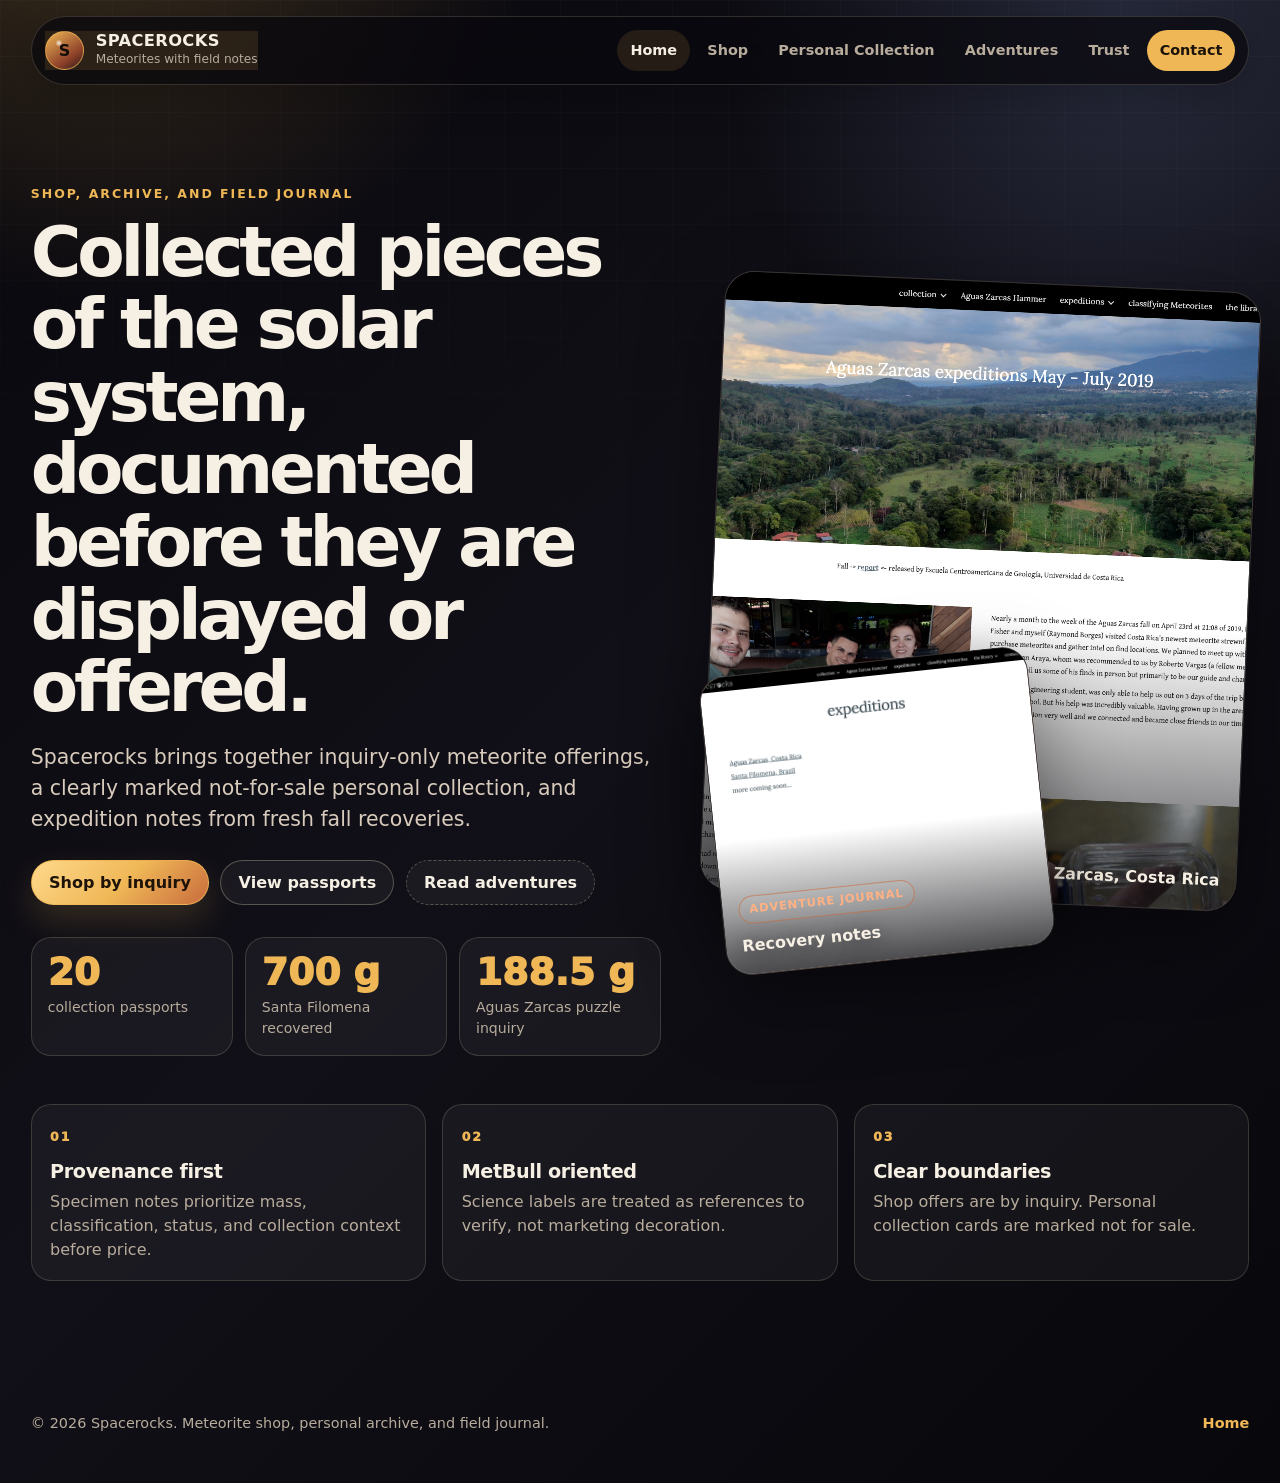
==== commit 665a8cd6: "Use tabbed site sections" ====
--- a/index.html
+++ b/index.html
@@ -12,7 +12,7 @@
 
   <header class="site-header" id="top">
     <nav class="top-nav" aria-label="Primary navigation">
-      <a class="brand" href="#top" aria-label="Spacerocks home">
+      <a class="brand" href="#home" aria-label="Spacerocks home">
         <span class="brand-mark" aria-hidden="true">S</span>
         <span>
           <strong>Spacerocks</strong>
@@ -20,11 +20,12 @@
         </span>
       </a>
       <div class="nav-links">
+        <a href="#home">Home</a>
         <a href="#shop">Shop</a>
         <a href="#collection">Personal Collection</a>
         <a href="#adventures">Adventures</a>
         <a href="#trust">Trust</a>
-        <a class="nav-cta" href="mailto:spacerocks.club@gmail.com?subject=Spacerocks%20inquiry">Contact</a>
+        <a class="nav-cta" href="#contact">Contact</a>
       </div>
     </nav>
 
@@ -76,7 +77,7 @@
   </header>
 
   <main id="main">
-    <section class="signal-bar" aria-label="Spacerocks operating principles">
+    <section class="signal-bar" id="home" data-site-section aria-label="Spacerocks operating principles">
       <article>
         <span class="signal-icon" aria-hidden="true">01</span>
         <h2>Provenance first</h2>
@@ -94,7 +95,7 @@
       </article>
     </section>
 
-    <section class="section-block shop-section" id="shop" aria-labelledby="shop-title">
+    <section class="section-block shop-section" id="shop" data-site-section aria-labelledby="shop-title">
       <div class="section-heading">
         <p class="eyebrow">Active shop</p>
         <h2 id="shop-title">Inquiry-based meteorite offerings</h2>
@@ -185,7 +186,7 @@
       </div>
     </section>
 
-    <section class="section-block collection-section" id="collection" aria-labelledby="collection-title">
+    <section class="section-block collection-section" id="collection" data-site-section aria-labelledby="collection-title">
       <div class="section-heading split-heading">
         <div>
           <p class="eyebrow">Personal collection</p>
@@ -417,7 +418,7 @@
       </div>
     </section>
 
-    <section class="section-block adventures-section" id="adventures" aria-labelledby="adventures-title">
+    <section class="section-block adventures-section" id="adventures" data-site-section aria-labelledby="adventures-title">
       <div class="section-heading">
         <p class="eyebrow">Meteorite adventures</p>
         <h2 id="adventures-title">Field notes, recoveries, and living provenance</h2>
@@ -492,7 +493,7 @@
       </div>
     </section>
 
-    <section class="section-block trust-section" id="trust" aria-labelledby="trust-title">
+    <section class="section-block trust-section" id="trust" data-site-section aria-labelledby="trust-title">
       <div class="section-heading">
         <p class="eyebrow">Trust and orientation</p>
         <h2 id="trust-title">How Spacerocks should feel to a collector</h2>
@@ -523,7 +524,7 @@
       </div>
     </section>
 
-    <section class="contact-panel" id="contact" aria-labelledby="contact-title">
+    <section class="contact-panel" id="contact" data-site-section aria-labelledby="contact-title">
       <div>
         <p class="eyebrow">Collector contact</p>
         <h2 id="contact-title">Ask for the current list, provenance details, or a specimen packet.</h2>
@@ -535,7 +536,7 @@
 
   <footer class="site-footer">
     <p>&copy; <span id="year">2026</span> Spacerocks. Meteorite shop, personal archive, and field journal.</p>
-    <a href="#top">Back to top</a>
+    <a href="#home">Home</a>
   </footer>
 
   <script src="app.js"></script>
--- a/styles.css
+++ b/styles.css
@@ -19,7 +19,7 @@
   --radius-lg: 30px;
   --radius-md: 20px;
   --radius-sm: 12px;
-  --max: 1180px;
+  --page-gutter: clamp(1rem, 2.4vw, 2.75rem);
 }
 
 * {
@@ -106,12 +106,13 @@
 .site-header,
 main,
 .site-footer {
-  width: min(100% - 2rem, var(--max));
-  margin-inline: auto;
+  width: 100%;
+  margin-inline: 0;
+  padding-inline: var(--page-gutter);
 }
 
 .site-header {
-  padding: 1rem 0 3rem;
+  padding-block: 1rem 3rem;
 }
 
 .top-nav {
@@ -189,9 +190,44 @@
   background: rgba(255, 255, 255, 0.06);
 }
 
+.nav-links a.active,
+.brand.active {
+  color: var(--text);
+  background: rgba(239, 183, 86, 0.12);
+}
+
 .nav-links .nav-cta {
   color: #1b1309;
   background: var(--gold);
+}
+
+.nav-links .nav-cta.active {
+  color: #1b1309;
+  background: linear-gradient(135deg, #ffd98c, #efb756 52%, #c96b3d);
+}
+
+body.tabs-enabled .site-header {
+  padding-bottom: 1rem;
+}
+
+body.tabs-enabled .hero[hidden] {
+  display: none;
+}
+
+body.tabs-enabled [data-site-section] {
+  animation: section-in 180ms ease-out;
+}
+
+@keyframes section-in {
+  from {
+    opacity: 0;
+    transform: translateY(8px);
+  }
+
+  to {
+    opacity: 1;
+    transform: translateY(0);
+  }
 }
 
 .hero {
@@ -229,21 +265,21 @@
 }
 
 h1 {
-  max-width: 12ch;
+  max-width: 15ch;
   margin-bottom: 1.15rem;
-  font-size: clamp(3.4rem, 9.4vw, 7.85rem);
-  letter-spacing: -0.085em;
+  font-size: clamp(2.7rem, 5.4vw, 5.6rem);
+  letter-spacing: -0.06em;
 }
 
 h2 {
   margin-bottom: 0.75rem;
-  font-size: clamp(2.2rem, 5vw, 4.7rem);
-  letter-spacing: -0.065em;
+  font-size: clamp(1.9rem, 3.2vw, 3.45rem);
+  letter-spacing: -0.045em;
 }
 
 h3 {
   margin-bottom: 0.7rem;
-  font-size: clamp(1.24rem, 2vw, 1.7rem);
+  font-size: clamp(1.15rem, 1.45vw, 1.48rem);
   letter-spacing: -0.03em;
 }
 
@@ -256,7 +292,7 @@
 }
 
 .hero-lede {
-  max-width: 44rem;
+  max-width: 58rem;
   color: #d8cbbc;
   font-size: clamp(1.05rem, 1.7vw, 1.28rem);
 }
@@ -313,7 +349,7 @@
   display: grid;
   grid-template-columns: repeat(3, minmax(0, 1fr));
   gap: 0.75rem;
-  max-width: 48rem;
+  max-width: 64rem;
   margin: 2rem 0 0;
 }
 
@@ -397,7 +433,7 @@
 
 .hero-image-main {
   inset: 0 0 auto auto;
-  width: min(100%, 520px);
+  width: min(100%, 680px);
   height: 620px;
   transform: rotate(2.5deg);
 }
@@ -515,7 +551,7 @@
 }
 
 .section-heading {
-  max-width: 820px;
+  max-width: 1040px;
   margin-bottom: 1.5rem;
 }
 
@@ -547,7 +583,7 @@
 }
 
 .shop-generated-note {
-  max-width: 48rem;
+  max-width: 72rem;
   margin: 0;
   font-size: 0.92rem;
 }
@@ -566,7 +602,7 @@
 
 .offer-grid {
   display: grid;
-  grid-template-columns: repeat(4, minmax(0, 1fr));
+  grid-template-columns: repeat(auto-fit, minmax(280px, 1fr));
   gap: 1rem;
 }
 
@@ -758,7 +794,7 @@
 
 .passport-grid {
   display: grid;
-  grid-template-columns: repeat(4, minmax(0, 1fr));
+  grid-template-columns: repeat(auto-fit, minmax(270px, 1fr));
   gap: 0.95rem;
 }
 
@@ -899,7 +935,7 @@
 
 .journal-strip {
   display: grid;
-  grid-template-columns: repeat(3, minmax(0, 1fr));
+  grid-template-columns: repeat(auto-fit, minmax(280px, 1fr));
   gap: 1rem;
   margin-top: 1rem;
 }
@@ -911,7 +947,7 @@
 
 .trust-grid {
   display: grid;
-  grid-template-columns: repeat(4, minmax(0, 1fr));
+  grid-template-columns: repeat(auto-fit, minmax(260px, 1fr));
   gap: 1rem;
 }
 
@@ -931,13 +967,13 @@
 }
 
 .contact-panel h2 {
-  max-width: 13ch;
+  max-width: 18ch;
   margin-bottom: 0.75rem;
-  font-size: clamp(2.15rem, 5vw, 4.2rem);
+  font-size: clamp(1.9rem, 3.2vw, 3.35rem);
 }
 
 .contact-panel p:last-child {
-  max-width: 52rem;
+  max-width: 72rem;
   margin-bottom: 0;
 }
 
@@ -954,13 +990,13 @@
 }
 
 .admin-intro h1 {
-  max-width: 12ch;
+  max-width: 15ch;
   margin-bottom: 1rem;
-  font-size: clamp(3rem, 8vw, 6.6rem);
+  font-size: clamp(2.6rem, 5vw, 5.2rem);
 }
 
 .admin-intro p {
-  max-width: 48rem;
+  max-width: 72rem;
 }
 
 .admin-layout {
@@ -1054,7 +1090,7 @@
   flex-wrap: wrap;
   justify-content: space-between;
   gap: 0.75rem;
-  padding: 2rem 0 3rem;
+  padding-block: 2rem 3rem;
   color: var(--muted);
   font-size: 0.9rem;
 }
@@ -1094,10 +1130,8 @@
 }
 
 @media (max-width: 820px) {
-  .site-header,
-  main,
-  .site-footer {
-    width: min(100% - 1rem, var(--max));
+  :root {
+    --page-gutter: 0.5rem;
   }
 
   .site-header {
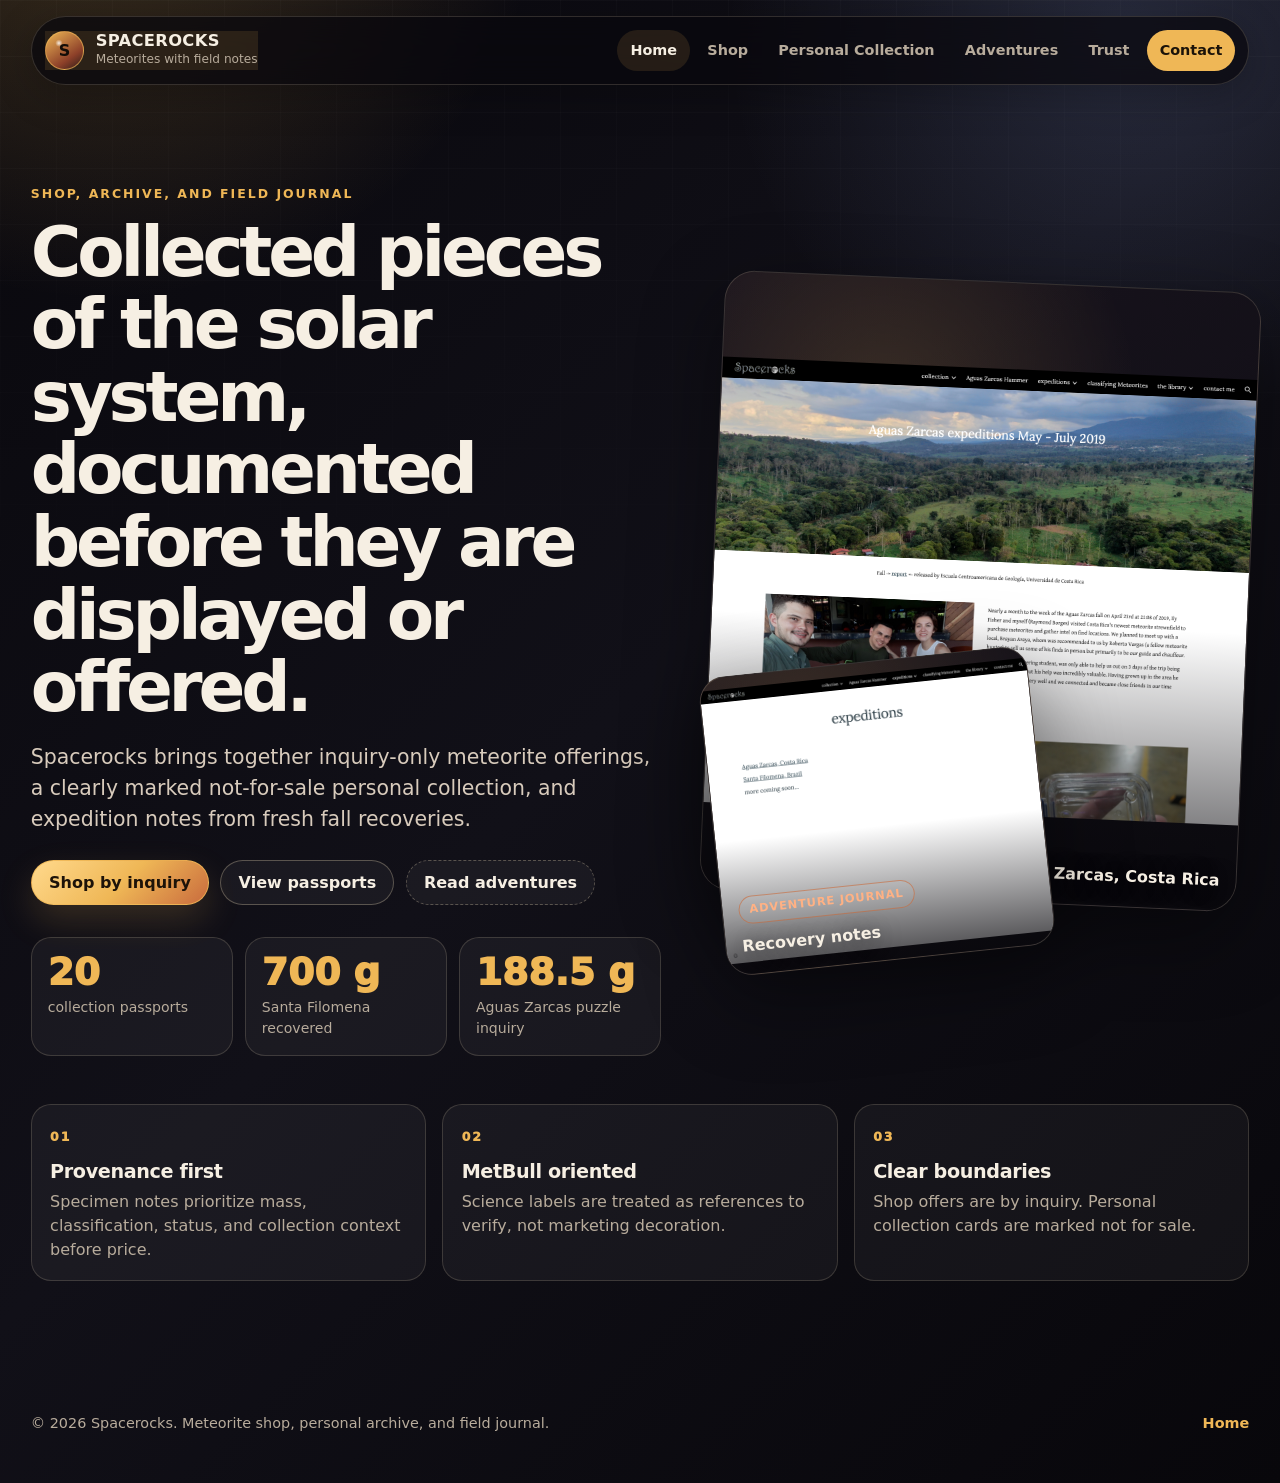
==== commit e7bfaf00: "Remove shop request buttons and preserve images" ====
--- a/index.html
+++ b/index.html
@@ -125,7 +125,6 @@
               <div><dt>Type</dt><dd>Carbonaceous chondrite fall</dd></div>
               <div><dt>Status</dt><dd>Available by inquiry</dd></div>
             </dl>
-            <a class="button button-primary" href="mailto:spacerocks.club@gmail.com?subject=Inquiry%20-%20Aguas%20Zarcas%205pc%20Puzzle&body=Hello%20Spacerocks%2C%0A%0AI%20am%20interested%20in%20the%20Aguas%20Zarcas%20Cosmic%205pc%20Puzzle.%20Please%20send%20availability%2C%20provenance%2C%20and%20price%20details.">Request dossier</a>
           </div>
         </article>
 
@@ -146,7 +145,6 @@
               <div><dt>Packet</dt><dd>Photo and note set</dd></div>
               <div><dt>Status</dt><dd>Available by inquiry</dd></div>
             </dl>
-            <a class="button" href="mailto:spacerocks.club@gmail.com?subject=Inquiry%20-%20Aguas%20Zarcas%20Hammerstone%20Panel">Ask about panel</a>
           </div>
         </article>
 
@@ -163,7 +161,6 @@
               <div><dt>Records</dt><dd>Classification and source notes</dd></div>
               <div><dt>Fit</dt><dd>Starter sets to advanced specimens</dd></div>
             </dl>
-            <a class="button" href="mailto:spacerocks.club@gmail.com?subject=Current%20Spacerocks%20availability%20list">Request current list</a>
           </div>
         </article>
 
@@ -180,7 +177,6 @@
               <div><dt>Format</dt><dd>Casts or model files</dd></div>
               <div><dt>Status</dt><dd>Built by inquiry</dd></div>
             </dl>
-            <a class="button" href="mailto:spacerocks.club@gmail.com?subject=Inquiry%20-%20Spacerocks%20casts%20and%203D%20models">Start a model inquiry</a>
           </div>
         </article>
       </div>
--- a/styles.css
+++ b/styles.css
@@ -393,7 +393,8 @@
 .media img {
   width: 100%;
   height: 100%;
-  object-fit: cover;
+  object-fit: contain;
+  object-position: center;
 }
 
 .media::after {
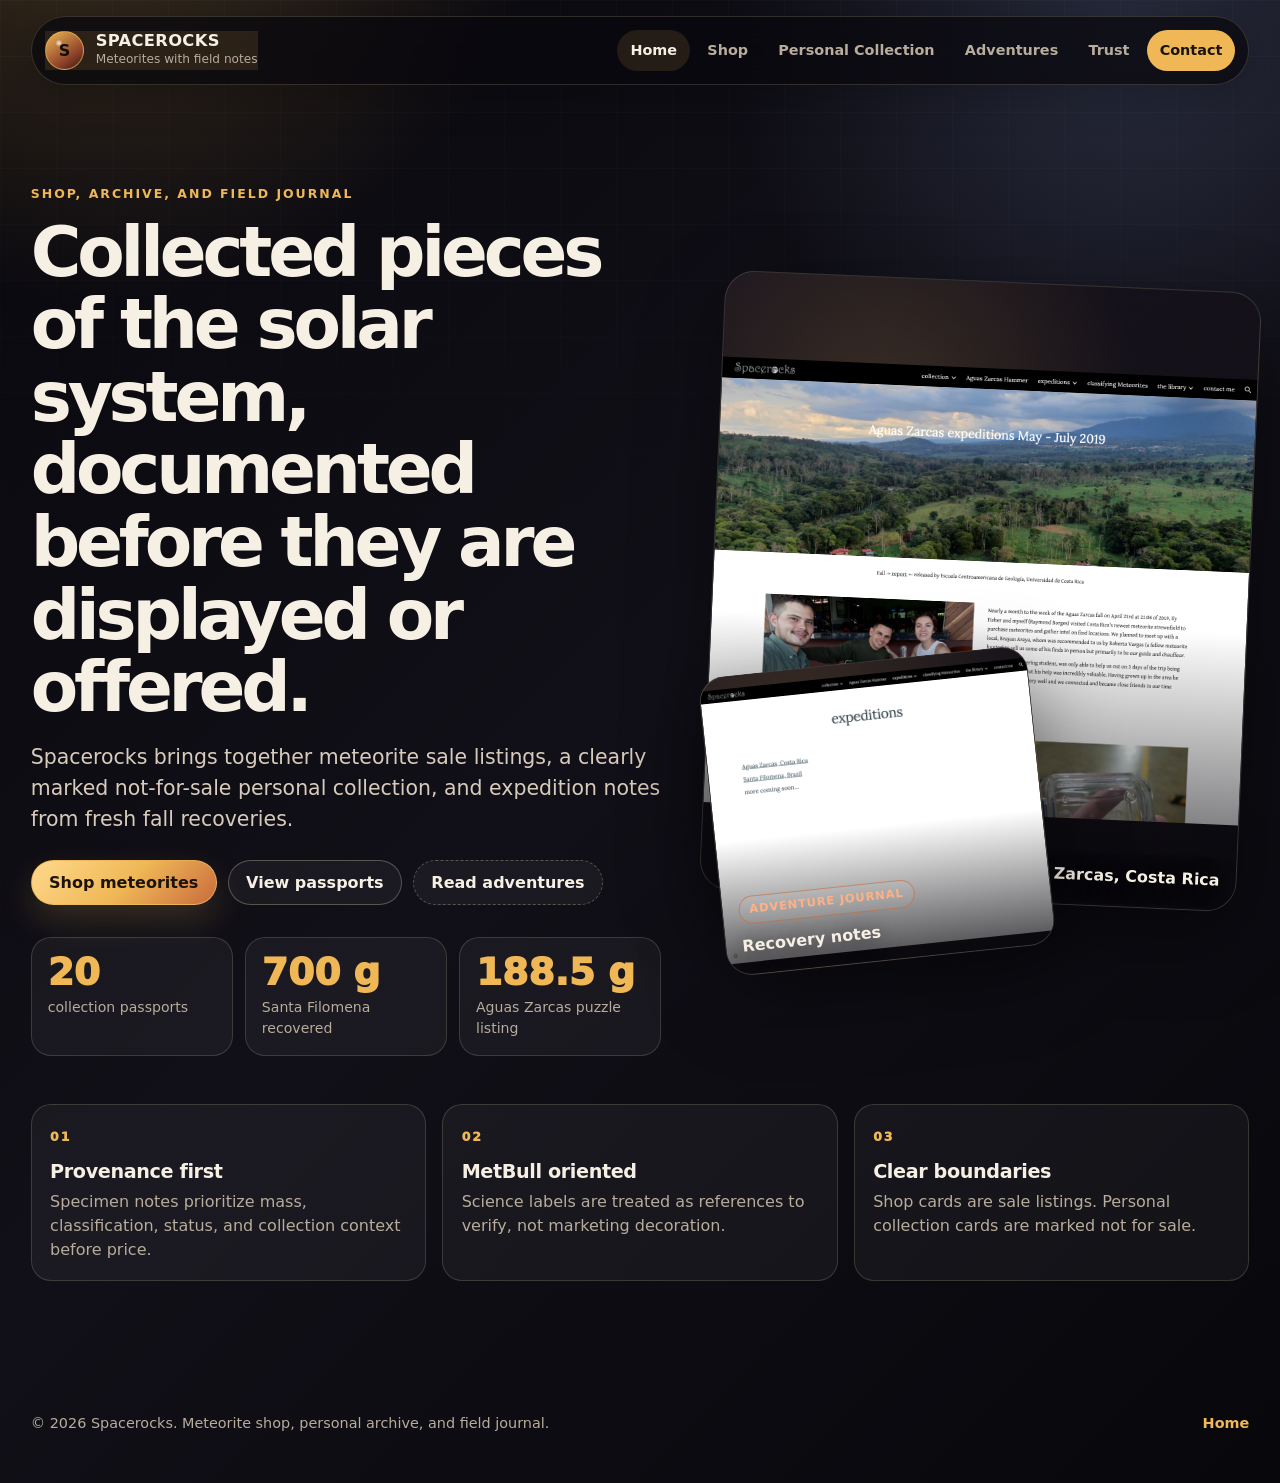
==== commit acf245f5: "Support direct shop listings" ====
--- a/index.html
+++ b/index.html
@@ -3,7 +3,7 @@
 <head>
   <meta charset="utf-8">
   <meta name="viewport" content="width=device-width, initial-scale=1">
-  <meta name="description" content="Spacerocks is a polished meteorite shop, personal collection archive, and field adventure journal focused on provenance, science notes, and inquiry-based sales.">
+  <meta name="description" content="Spacerocks is a polished meteorite shop, personal collection archive, and field adventure journal focused on provenance, science notes, and direct purchase listings.">
   <title>Spacerocks | Meteorite Shop, Collection, and Adventures</title>
   <link rel="stylesheet" href="styles.css">
 </head>
@@ -33,9 +33,9 @@
       <div class="hero-copy">
         <p class="eyebrow">Shop, archive, and field journal</p>
         <h1 id="hero-title">Collected pieces of the solar system, documented before they are displayed or offered.</h1>
-        <p class="hero-lede">Spacerocks brings together inquiry-only meteorite offerings, a clearly marked not-for-sale personal collection, and expedition notes from fresh fall recoveries.</p>
+        <p class="hero-lede">Spacerocks brings together meteorite sale listings, a clearly marked not-for-sale personal collection, and expedition notes from fresh fall recoveries.</p>
         <div class="hero-actions" aria-label="Primary actions">
-          <a class="button button-primary" href="#shop">Shop by inquiry</a>
+          <a class="button button-primary" href="#shop">Shop meteorites</a>
           <a class="button" href="#collection">View passports</a>
           <a class="button button-ghost" href="#adventures">Read adventures</a>
         </div>
@@ -50,7 +50,7 @@
           </div>
           <div>
             <dt>188.5 g</dt>
-            <dd>Aguas Zarcas puzzle inquiry</dd>
+            <dd>Aguas Zarcas puzzle listing</dd>
           </div>
         </dl>
       </div>
@@ -91,20 +91,19 @@
       <article>
         <span class="signal-icon" aria-hidden="true">03</span>
         <h2>Clear boundaries</h2>
-        <p>Shop offers are by inquiry. Personal collection cards are marked not for sale.</p>
+        <p>Shop cards are sale listings. Personal collection cards are marked not for sale.</p>
       </article>
     </section>
 
     <section class="section-block shop-section" id="shop" data-site-section aria-labelledby="shop-title">
       <div class="section-heading">
         <p class="eyebrow">Active shop</p>
-        <h2 id="shop-title">Inquiry-based meteorite offerings</h2>
-        <p>Availability, provenance packets, export constraints, and final pricing are confirmed by email before any sale. No checkout pressure, no mystery stock.</p>
+        <h2 id="shop-title">Meteorites for sale</h2>
+        <p>Listings are built for direct purchase workflows. Payment buttons can point to PayPal, Link checkout, or another cart flow when enabled.</p>
       </div>
 
       <div class="shop-meta">
         <p class="shop-generated-note" id="shopRefreshStatus">Inventory cards are generated from <code>inventory/shop/</code> and refreshed by GitHub Actions about every 10 minutes after uploads or edits.</p>
-        <a class="helper-link" href="admin/new-listing.html">Draft a listing</a>
       </div>
 
       <div class="offer-grid" id="shopItems" data-shop-grid aria-live="polite">
@@ -115,7 +114,7 @@
           </div>
           <div class="card-content">
             <div class="badge-row">
-              <span class="badge badge-inquiry">Inquiry</span>
+              <span class="badge badge-sale">Available</span>
               <span class="badge badge-scarce">Puzzle set</span>
             </div>
             <h3>Aguas Zarcas Cosmic 5pc Puzzle</h3>
@@ -123,7 +122,7 @@
             <dl class="spec-list">
               <div><dt>Mass</dt><dd>188.5 g total</dd></div>
               <div><dt>Type</dt><dd>Carbonaceous chondrite fall</dd></div>
-              <div><dt>Status</dt><dd>Available by inquiry</dd></div>
+              <div><dt>Status</dt><dd>Available</dd></div>
             </dl>
           </div>
         </article>
@@ -135,7 +134,7 @@
           </div>
           <div class="card-content">
             <div class="badge-row">
-              <span class="badge badge-inquiry">Inquiry</span>
+              <span class="badge badge-sale">Available</span>
               <span class="badge badge-provenance">Story panel</span>
             </div>
             <h3>Aguas Zarcas Hammerstone Panel</h3>
@@ -143,7 +142,7 @@
             <dl class="spec-list">
               <div><dt>Focus</dt><dd>Fall story and display</dd></div>
               <div><dt>Packet</dt><dd>Photo and note set</dd></div>
-              <div><dt>Status</dt><dd>Available by inquiry</dd></div>
+              <div><dt>Status</dt><dd>Available</dd></div>
             </dl>
           </div>
         </article>
@@ -151,13 +150,13 @@
         <article class="offer-card compact-offer" data-shop-fallback>
           <div class="card-content">
             <div class="badge-row">
-              <span class="badge badge-inquiry">Rotating list</span>
+              <span class="badge badge-sale">Catalog</span>
               <span class="badge badge-science">MetBull oriented</span>
             </div>
             <h3>Curated meteorite sales</h3>
             <p>Small, vetted availability lists for collectors seeking classified stones, irons, carbonaceous pieces, or educational examples.</p>
             <dl class="spec-list">
-              <div><dt>Buying mode</dt><dd>Email inquiry</dd></div>
+              <div><dt>Buying mode</dt><dd>Purchase links coming</dd></div>
               <div><dt>Records</dt><dd>Classification and source notes</dd></div>
               <div><dt>Fit</dt><dd>Starter sets to advanced specimens</dd></div>
             </dl>
@@ -167,7 +166,7 @@
         <article class="offer-card compact-offer" data-shop-fallback>
           <div class="card-content">
             <div class="badge-row">
-              <span class="badge badge-inquiry">Inquiry</span>
+              <span class="badge badge-sale">Available</span>
               <span class="badge badge-field">Education</span>
             </div>
             <h3>Casts and 3D models</h3>
@@ -175,7 +174,7 @@
             <dl class="spec-list">
               <div><dt>Use</dt><dd>Display and teaching</dd></div>
               <div><dt>Format</dt><dd>Casts or model files</dd></div>
-              <div><dt>Status</dt><dd>Built by inquiry</dd></div>
+              <div><dt>Status</dt><dd>Made to order</dd></div>
             </dl>
           </div>
         </article>
@@ -505,7 +504,7 @@
         <article>
           <span class="trust-number">02</span>
           <h3>Status badges</h3>
-          <p>Inquiry, not-for-sale, scarce, field, and science badges make it clear what is available and what is archival.</p>
+          <p>Available, not-for-sale, scarce, field, and science badges make it clear what can be purchased and what is archival.</p>
         </article>
         <article>
           <span class="trust-number">03</span>
@@ -526,7 +525,7 @@
         <h2 id="contact-title">Ask for the current list, provenance details, or a specimen packet.</h2>
         <p>Use a short note with the meteorite name, your collecting goal, and whether you need photos, dimensions, classification references, or display help.</p>
       </div>
-      <a class="button button-primary" href="mailto:spacerocks.club@gmail.com?subject=Spacerocks%20collector%20inquiry">Email spacerocks.club@gmail.com</a>
+      <a class="button button-primary" href="mailto:spacerocks.club@gmail.com?subject=Spacerocks%20collector%20message">Email spacerocks.club@gmail.com</a>
     </section>
   </main>
 
--- a/styles.css
+++ b/styles.css
@@ -484,7 +484,7 @@
   text-transform: uppercase;
 }
 
-.badge-inquiry {
+.badge-sale {
   border-color: rgba(159, 207, 157, 0.5);
   color: var(--green);
 }
@@ -589,18 +589,6 @@
   font-size: 0.92rem;
 }
 
-.helper-link {
-  border-bottom: 1px solid rgba(239, 183, 86, 0.45);
-  color: var(--gold);
-  font-size: 0.88rem;
-  font-weight: 850;
-  text-decoration: none;
-}
-
-.helper-link:hover {
-  border-bottom-color: currentColor;
-}
-
 .offer-grid {
   display: grid;
   grid-template-columns: repeat(auto-fit, minmax(280px, 1fr));
@@ -635,6 +623,7 @@
 }
 
 .offer-card.is-sold .offer-media,
+.offer-card.is-coming-soon .offer-media,
 .offer-card.is-hold .offer-media {
   opacity: 0.68;
 }
@@ -645,7 +634,7 @@
   color: #dcffd8;
 }
 
-.badge-status-inquiry {
+.badge-status-coming-soon {
   border-color: rgba(239, 183, 86, 0.5);
   background: rgba(239, 183, 86, 0.13);
   color: #ffe0a0;
@@ -1008,7 +997,7 @@
 }
 
 .listing-form,
-.preview-panel {
+.admin-output {
   border: 1px solid var(--line);
   border-radius: var(--radius-lg);
   background: var(--panel);
@@ -1061,29 +1050,31 @@
   color: var(--text);
 }
 
-.preview-panel {
+.admin-output {
   position: sticky;
   top: 1rem;
 }
 
-.folder-preview {
-  margin-bottom: 0.8rem;
-  color: var(--text);
-  font-weight: 850;
-}
-
-.json-preview {
-  overflow: auto;
-  max-height: 620px;
+.admin-output h2 {
+  max-width: 18ch;
+  margin-bottom: 0.75rem;
+  font-size: clamp(1.6rem, 2.5vw, 2.5rem);
+}
+
+.admin-output p:last-child {
+  margin-bottom: 0;
+}
+
+.admin-actions {
+  display: flex;
+  flex-wrap: wrap;
+  gap: 0.75rem;
   margin: 1rem 0 0;
-  border: 1px solid rgba(239, 183, 86, 0.22);
-  border-radius: var(--radius-md);
-  background: rgba(0, 0, 0, 0.3);
-  color: #f8ead2;
-  font-size: 0.88rem;
-  line-height: 1.55;
-  padding: 1rem;
-  white-space: pre-wrap;
+}
+
+.admin-status {
+  color: var(--muted);
+  font-size: 0.92rem;
 }
 
 .site-footer {
@@ -1172,7 +1163,7 @@
     grid-template-columns: 1fr;
   }
 
-  .preview-panel {
+  .admin-output {
     position: static;
   }
 
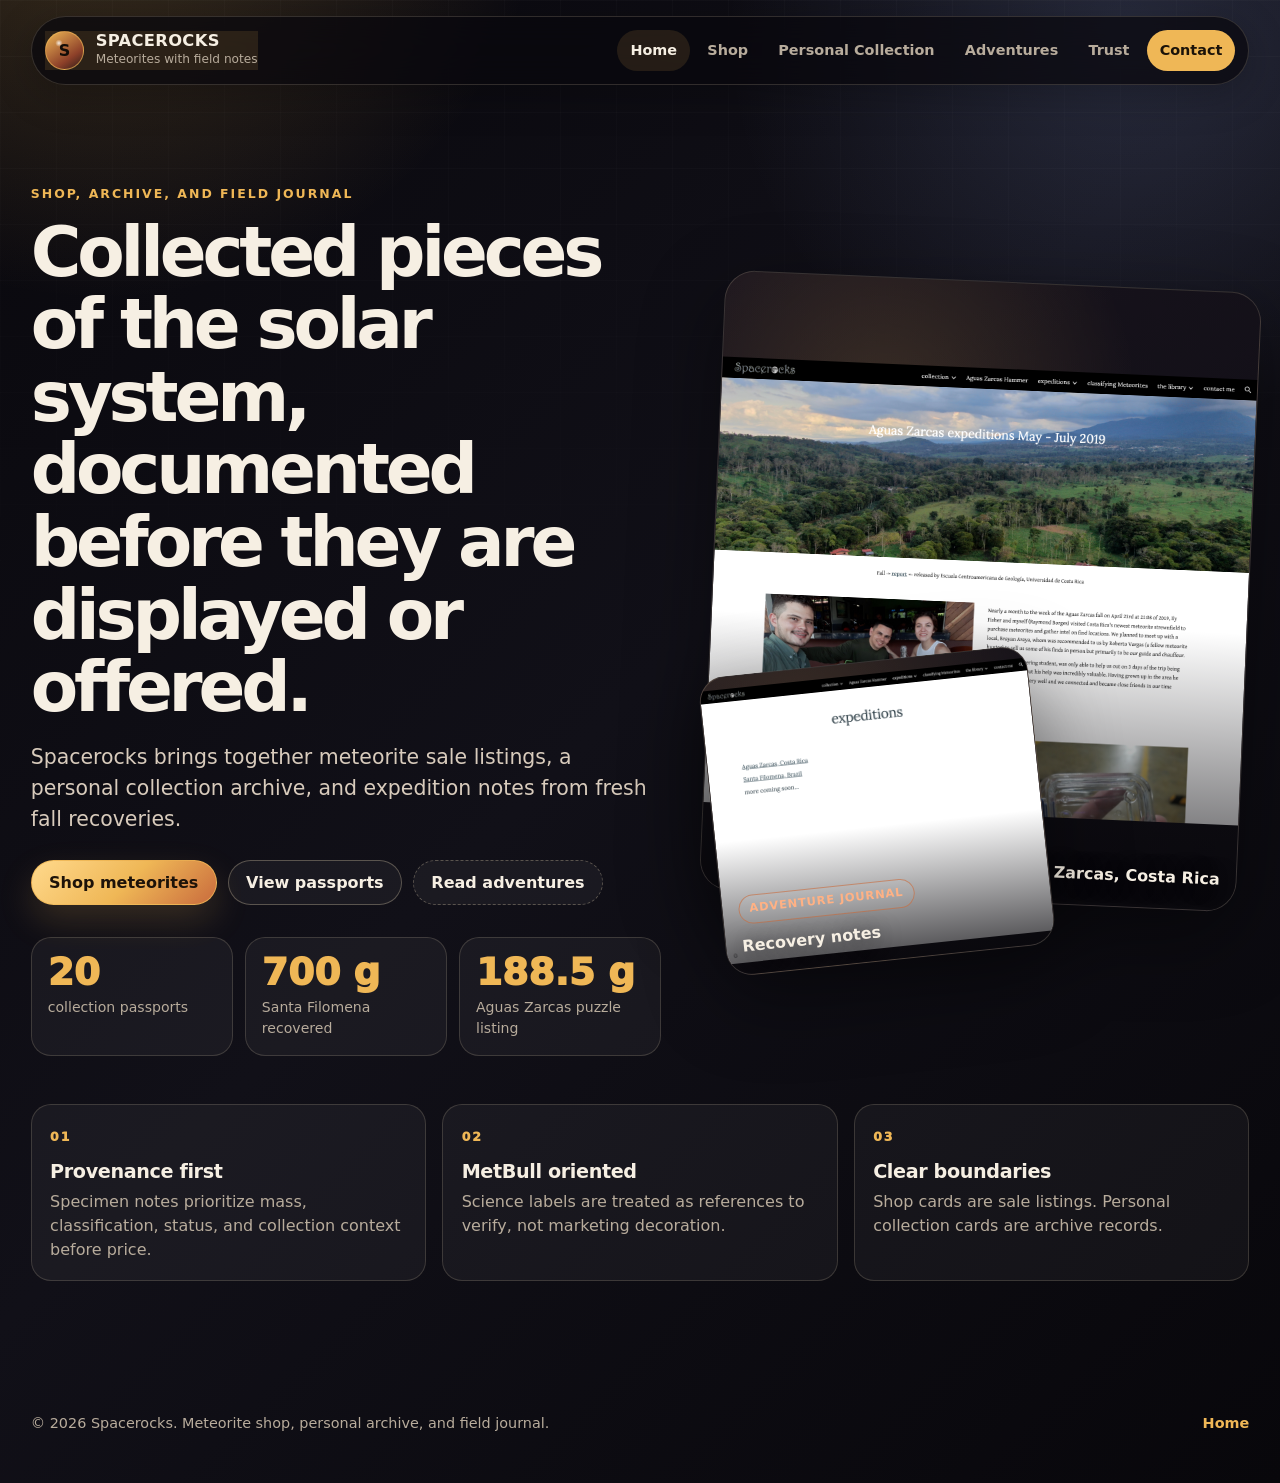
==== commit e88ce27f: "Add meteorite taxonomy shop index" ====
--- a/index.html
+++ b/index.html
@@ -33,7 +33,7 @@
       <div class="hero-copy">
         <p class="eyebrow">Shop, archive, and field journal</p>
         <h1 id="hero-title">Collected pieces of the solar system, documented before they are displayed or offered.</h1>
-        <p class="hero-lede">Spacerocks brings together meteorite sale listings, a clearly marked not-for-sale personal collection, and expedition notes from fresh fall recoveries.</p>
+        <p class="hero-lede">Spacerocks brings together meteorite sale listings, a personal collection archive, and expedition notes from fresh fall recoveries.</p>
         <div class="hero-actions" aria-label="Primary actions">
           <a class="button button-primary" href="#shop">Shop meteorites</a>
           <a class="button" href="#collection">View passports</a>
@@ -91,19 +91,48 @@
       <article>
         <span class="signal-icon" aria-hidden="true">03</span>
         <h2>Clear boundaries</h2>
-        <p>Shop cards are sale listings. Personal collection cards are marked not for sale.</p>
+        <p>Shop cards are sale listings. Personal collection cards are archive records.</p>
       </article>
     </section>
 
     <section class="section-block shop-section" id="shop" data-site-section aria-labelledby="shop-title">
       <div class="section-heading">
         <p class="eyebrow">Active shop</p>
-        <h2 id="shop-title">Meteorites for sale</h2>
-        <p>Listings are built for direct purchase workflows. Payment buttons can point to PayPal, Link checkout, or another cart flow when enabled.</p>
+        <h2 id="shop-title">Meteorite class index</h2>
+        <p>Browse available material by class, type, and subtype. Counts and meteorite names are built from exact Meteoritical Bulletin classifications when a match is available.</p>
       </div>
 
       <div class="shop-meta">
-        <p class="shop-generated-note" id="shopRefreshStatus">Inventory cards are generated from <code>inventory/shop/</code> and refreshed by GitHub Actions about every 10 minutes after uploads or edits.</p>
+        <p class="shop-generated-note" id="shopRefreshStatus">Inventory taxonomy and listing cards are generated from <code>inventory/shop/</code> and refreshed by GitHub Actions about every 10 minutes after uploads or edits.</p>
+      </div>
+
+      <div class="taxonomy-index" data-shop-taxonomy aria-live="polite">
+        <article class="taxonomy-class">
+          <div class="taxonomy-class-heading">
+            <div>
+              <p class="eyebrow">Class</p>
+              <h3>Chondrite <span>2</span></h3>
+            </div>
+            <p>Meteoritical Bulletin classification: CM2.</p>
+          </div>
+          <div class="taxonomy-type">
+            <h4>Carbonaceous chondrite <span>2</span></h4>
+            <div class="taxonomy-subtype">
+              <h5>CM2 <span>2</span></h5>
+              <ul class="taxonomy-names">
+                <li>
+                  <a href="https://www.lpi.usra.edu/meteor/metbull.php?code=69696" target="_blank" rel="noopener noreferrer">Aguas Zarcas</a>
+                  <span>2 listings</span>
+                </li>
+              </ul>
+            </div>
+          </div>
+        </article>
+      </div>
+
+      <div class="shop-listings-heading">
+        <p class="eyebrow">Listing detail cards</p>
+        <h3>Current specimens and presentations</h3>
       </div>
 
       <div class="offer-grid" id="shopItems" data-shop-grid aria-live="polite">
@@ -504,7 +533,7 @@
         <article>
           <span class="trust-number">02</span>
           <h3>Status badges</h3>
-          <p>Available, not-for-sale, scarce, field, and science badges make it clear what can be purchased and what is archival.</p>
+          <p>Available, scarce, field, and science badges make it clear what can be purchased and what is archival.</p>
         </article>
         <article>
           <span class="trust-number">03</span>
--- a/styles.css
+++ b/styles.css
@@ -42,6 +42,14 @@
   line-height: 1.5;
 }
 
+body,
+button,
+input,
+select,
+textarea {
+  overflow-wrap: break-word;
+}
+
 body::before {
   position: fixed;
   inset: 0;
@@ -262,6 +270,7 @@
 h2,
 h3 {
   line-height: 1.05;
+  overflow-wrap: anywhere;
 }
 
 h1 {
@@ -302,6 +311,7 @@
   display: flex;
   flex-wrap: wrap;
   gap: 0.7rem;
+  min-width: 0;
 }
 
 .hero-actions {
@@ -312,6 +322,7 @@
   display: inline-flex;
   align-items: center;
   justify-content: center;
+  max-width: 100%;
   min-height: 2.8rem;
   border: 1px solid var(--line-strong);
   border-radius: 999px;
@@ -320,8 +331,10 @@
   font-weight: 850;
   line-height: 1.1;
   padding: 0.78rem 1.08rem;
+  text-align: center;
   text-decoration: none;
   transition: transform 160ms ease, border-color 160ms ease, background 160ms ease;
+  white-space: normal;
 }
 
 .button:hover {
@@ -357,6 +370,8 @@
   border: 1px solid var(--line);
   border-radius: var(--radius-md);
   background: rgba(255, 255, 255, 0.045);
+  min-width: 0;
+  overflow-wrap: anywhere;
   padding: 1rem;
 }
 
@@ -365,12 +380,14 @@
   font-size: clamp(1.6rem, 3vw, 2.35rem);
   font-weight: 950;
   line-height: 1;
+  overflow-wrap: anywhere;
 }
 
 .hero-metrics dd {
   margin: 0.35rem 0 0;
   color: var(--muted);
   font-size: 0.88rem;
+  overflow-wrap: anywhere;
 }
 
 .hero-media {
@@ -471,6 +488,7 @@
   display: inline-flex;
   align-items: center;
   width: fit-content;
+  max-width: 100%;
   min-height: 1.75rem;
   border: 1px solid var(--line-strong);
   border-radius: 999px;
@@ -479,9 +497,12 @@
   font-size: 0.72rem;
   font-weight: 900;
   letter-spacing: 0.07em;
-  line-height: 1;
+  line-height: 1.18;
+  overflow-wrap: anywhere;
   padding: 0.42rem 0.62rem;
+  text-align: center;
   text-transform: uppercase;
+  white-space: normal;
 }
 
 .badge-sale {
@@ -527,6 +548,8 @@
   border: 1px solid var(--line);
   border-radius: var(--radius-md);
   background: rgba(255, 255, 255, 0.045);
+  min-width: 0;
+  overflow-wrap: anywhere;
   padding: 1.15rem;
 }
 
@@ -589,6 +612,151 @@
   font-size: 0.92rem;
 }
 
+.taxonomy-index {
+  display: grid;
+  gap: 1rem;
+  margin-bottom: 1.6rem;
+}
+
+.taxonomy-source {
+  max-width: 72rem;
+  margin: 0;
+  color: var(--muted);
+  font-size: 0.92rem;
+}
+
+.taxonomy-class {
+  border: 1px solid var(--line);
+  border-radius: var(--radius-lg);
+  background:
+    radial-gradient(circle at 10% 0%, rgba(159, 185, 255, 0.12), transparent 19rem),
+    var(--panel);
+  box-shadow: var(--shadow);
+  min-width: 0;
+  padding: clamp(1rem, 3vw, 1.4rem);
+  overflow-wrap: anywhere;
+}
+
+.taxonomy-class-heading {
+  display: grid;
+  grid-template-columns: minmax(0, 1fr) minmax(220px, 0.48fr);
+  gap: 1rem;
+  align-items: end;
+  margin-bottom: 1rem;
+}
+
+.taxonomy-class-heading > *,
+.taxonomy-type,
+.taxonomy-subtype,
+.taxonomy-names,
+.taxonomy-names li {
+  min-width: 0;
+}
+
+.taxonomy-class-heading h3,
+.shop-listings-heading h3 {
+  margin: 0;
+  font-size: clamp(1.6rem, 3vw, 2.6rem);
+}
+
+.taxonomy-class-heading p:last-child {
+  margin: 0;
+  color: var(--muted);
+  font-size: 0.92rem;
+}
+
+.taxonomy-class h3 span,
+.taxonomy-type h4 span,
+.taxonomy-subtype h5 span {
+  display: inline-flex;
+  max-width: 100%;
+  min-width: 2rem;
+  justify-content: center;
+  border: 1px solid rgba(159, 207, 157, 0.46);
+  border-radius: 999px;
+  background: rgba(159, 207, 157, 0.12);
+  color: #dcffd8;
+  font-size: 0.78em;
+  line-height: 1.6;
+  overflow-wrap: anywhere;
+  padding: 0 0.5rem;
+  text-align: center;
+  vertical-align: middle;
+  white-space: normal;
+}
+
+.taxonomy-type {
+  border-top: 1px solid var(--line);
+  padding-top: 1rem;
+}
+
+.taxonomy-type + .taxonomy-type {
+  margin-top: 1rem;
+}
+
+.taxonomy-type h4,
+.taxonomy-subtype h5 {
+  margin: 0 0 0.75rem;
+  overflow-wrap: anywhere;
+}
+
+.taxonomy-subtype {
+  border: 1px solid rgba(255, 255, 255, 0.08);
+  border-radius: var(--radius-md);
+  background: rgba(255, 255, 255, 0.035);
+  padding: 0.85rem;
+}
+
+.taxonomy-subtype + .taxonomy-subtype {
+  margin-top: 0.75rem;
+}
+
+.taxonomy-names {
+  display: flex;
+  flex-wrap: wrap;
+  gap: 0.6rem;
+  margin: 0;
+  padding: 0;
+  list-style: none;
+}
+
+.taxonomy-names li {
+  display: inline-flex;
+  flex-wrap: wrap;
+  gap: 0.35rem;
+  align-items: center;
+  max-width: 100%;
+  border: 1px solid var(--line);
+  border-radius: 999px;
+  background: rgba(0, 0, 0, 0.18);
+  color: var(--muted);
+  font-size: 0.9rem;
+  overflow-wrap: anywhere;
+  padding: 0.42rem 0.65rem;
+}
+
+.taxonomy-names a,
+.taxonomy-names strong {
+  color: var(--text);
+  max-width: 100%;
+  font-weight: 850;
+  overflow-wrap: anywhere;
+  text-decoration: none;
+}
+
+.taxonomy-names span {
+  max-width: 100%;
+  overflow-wrap: anywhere;
+}
+
+.taxonomy-names a:hover {
+  color: var(--gold);
+}
+
+.shop-listings-heading {
+  margin: 0 0 1rem;
+}
+
 .offer-grid {
   display: grid;
   grid-template-columns: repeat(auto-fit, minmax(280px, 1fr));
@@ -602,6 +770,8 @@
   border-radius: var(--radius-lg);
   background: var(--panel);
   box-shadow: var(--shadow);
+  min-width: 0;
+  overflow-wrap: anywhere;
 }
 
 .offer-card {
@@ -657,6 +827,7 @@
   display: flex;
   flex: 1;
   flex-direction: column;
+  min-width: 0;
   padding: 1.2rem;
 }
 
@@ -674,14 +845,16 @@
 .passport-list,
 .adventure-stats {
   margin: 1rem 0 1.2rem;
+  min-width: 0;
 }
 
 .spec-list div,
 .passport-list div,
 .adventure-stats div {
   display: grid;
-  grid-template-columns: 6.4rem minmax(0, 1fr);
+  grid-template-columns: minmax(4.75rem, 6.4rem) minmax(0, 1fr);
   gap: 0.7rem;
+  min-width: 0;
   padding: 0.58rem 0;
   border-top: 1px solid var(--line);
 }
@@ -693,6 +866,8 @@
   font-size: 0.73rem;
   font-weight: 900;
   letter-spacing: 0.1em;
+  min-width: 0;
+  overflow-wrap: anywhere;
   text-transform: uppercase;
 }
 
@@ -701,6 +876,8 @@
 .adventure-stats dd {
   margin: 0;
   color: #eadfd0;
+  min-width: 0;
+  overflow-wrap: anywhere;
 }
 
 .compact-offer {
@@ -712,6 +889,8 @@
 .provenance-note {
   border-left: 2px solid rgba(239, 183, 86, 0.46);
   margin: 0 0 1.1rem;
+  min-width: 0;
+  overflow-wrap: anywhere;
   padding-left: 0.8rem;
   font-size: 0.92rem;
 }
@@ -799,6 +978,8 @@
     repeating-linear-gradient(0deg, rgba(32, 23, 14, 0.035) 0 1px, transparent 1px 22px),
     var(--paper);
   color: var(--paper-ink);
+  min-width: 0;
+  overflow-wrap: anywhere;
   padding: 1rem;
   box-shadow: 0 18px 45px rgba(0, 0, 0, 0.22);
 }
@@ -829,6 +1010,7 @@
   position: relative;
   z-index: 1;
   display: flex;
+  flex-wrap: wrap;
   align-items: flex-start;
   justify-content: space-between;
   gap: 0.65rem;
@@ -837,6 +1019,7 @@
   font-size: 0.73rem;
   font-weight: 950;
   letter-spacing: 0.13em;
+  overflow-wrap: anywhere;
   text-transform: uppercase;
 }
 
@@ -845,6 +1028,7 @@
   z-index: 1;
   color: var(--paper-ink);
   font-size: 1.45rem;
+  overflow-wrap: anywhere;
 }
 
 .passport-list {
@@ -1002,6 +1186,8 @@
   border-radius: var(--radius-lg);
   background: var(--panel);
   box-shadow: var(--shadow);
+  min-width: 0;
+  overflow-wrap: anywhere;
   padding: clamp(1rem, 3vw, 1.4rem);
 }
 
@@ -1155,6 +1341,7 @@
   .hero-metrics,
   .signal-bar,
   .split-heading,
+  .taxonomy-class-heading,
   .collection-tools,
   .adventure-grid,
   .journal-strip,
